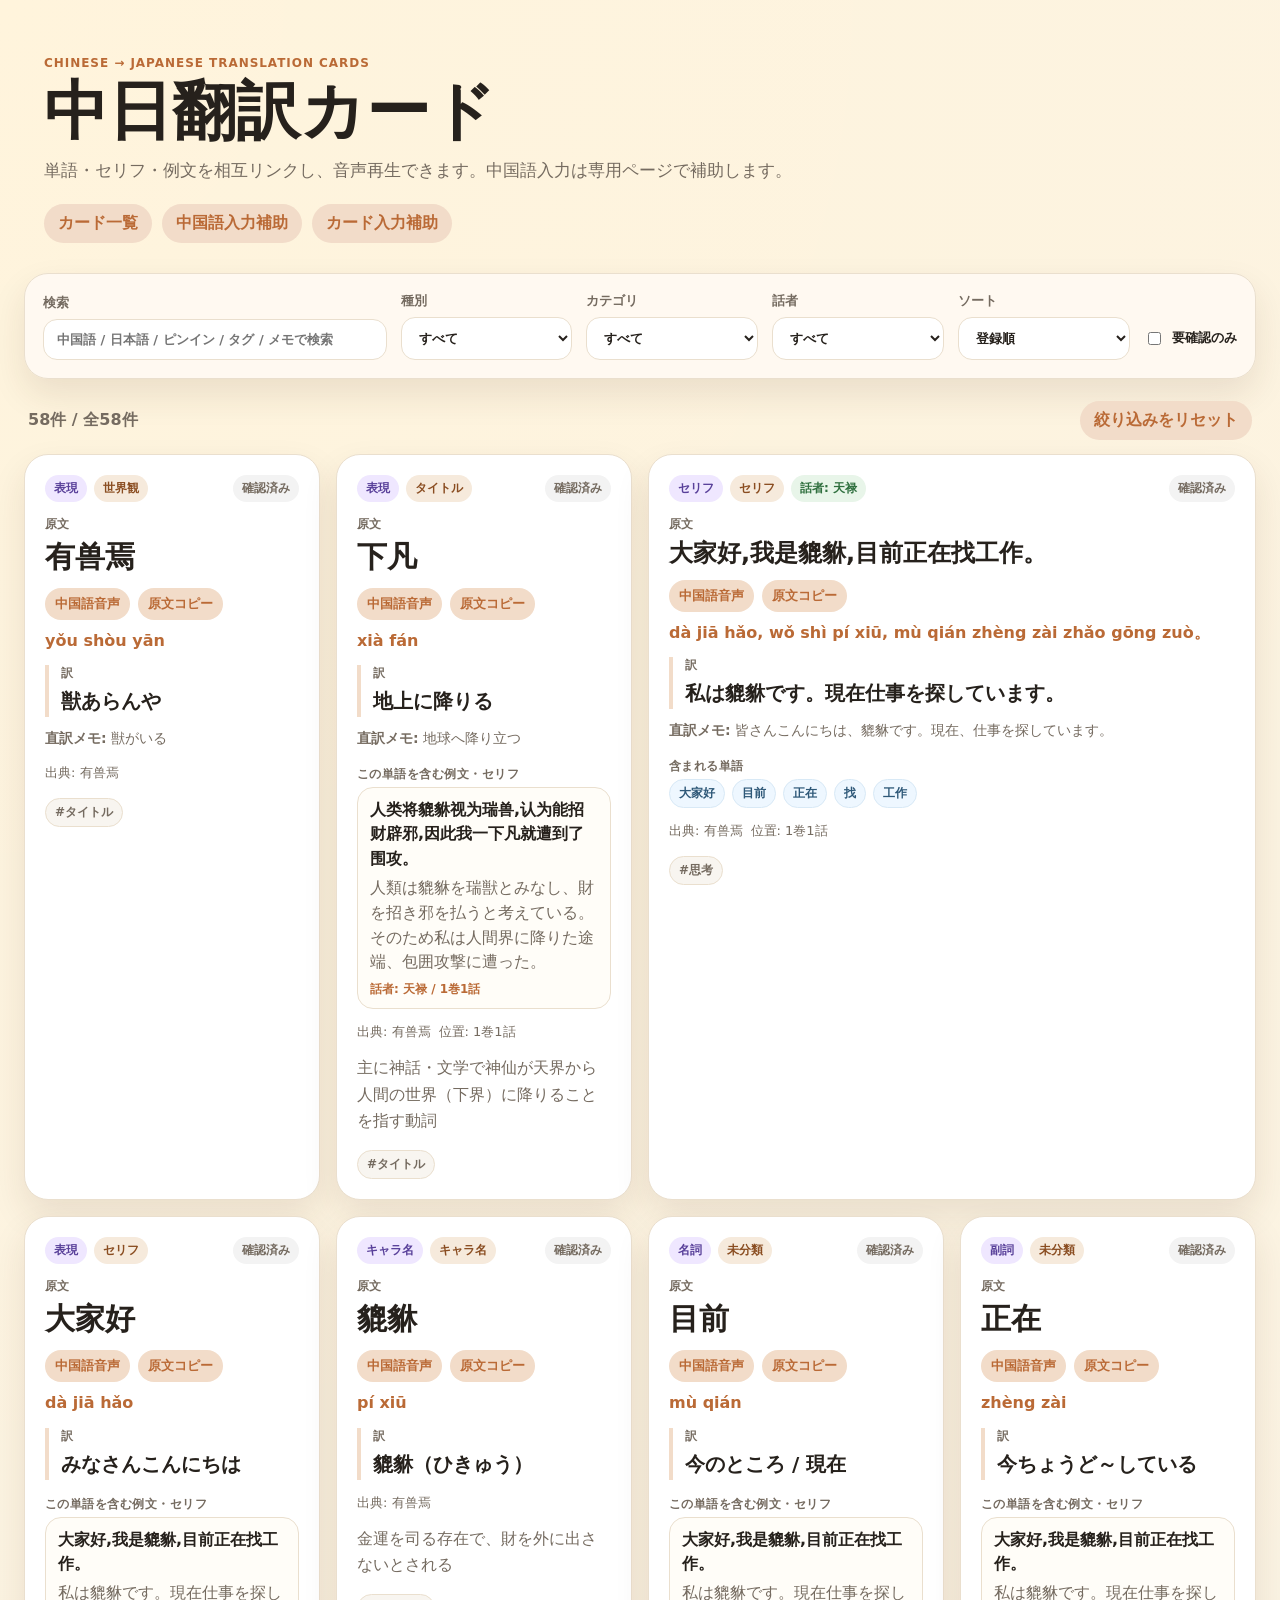
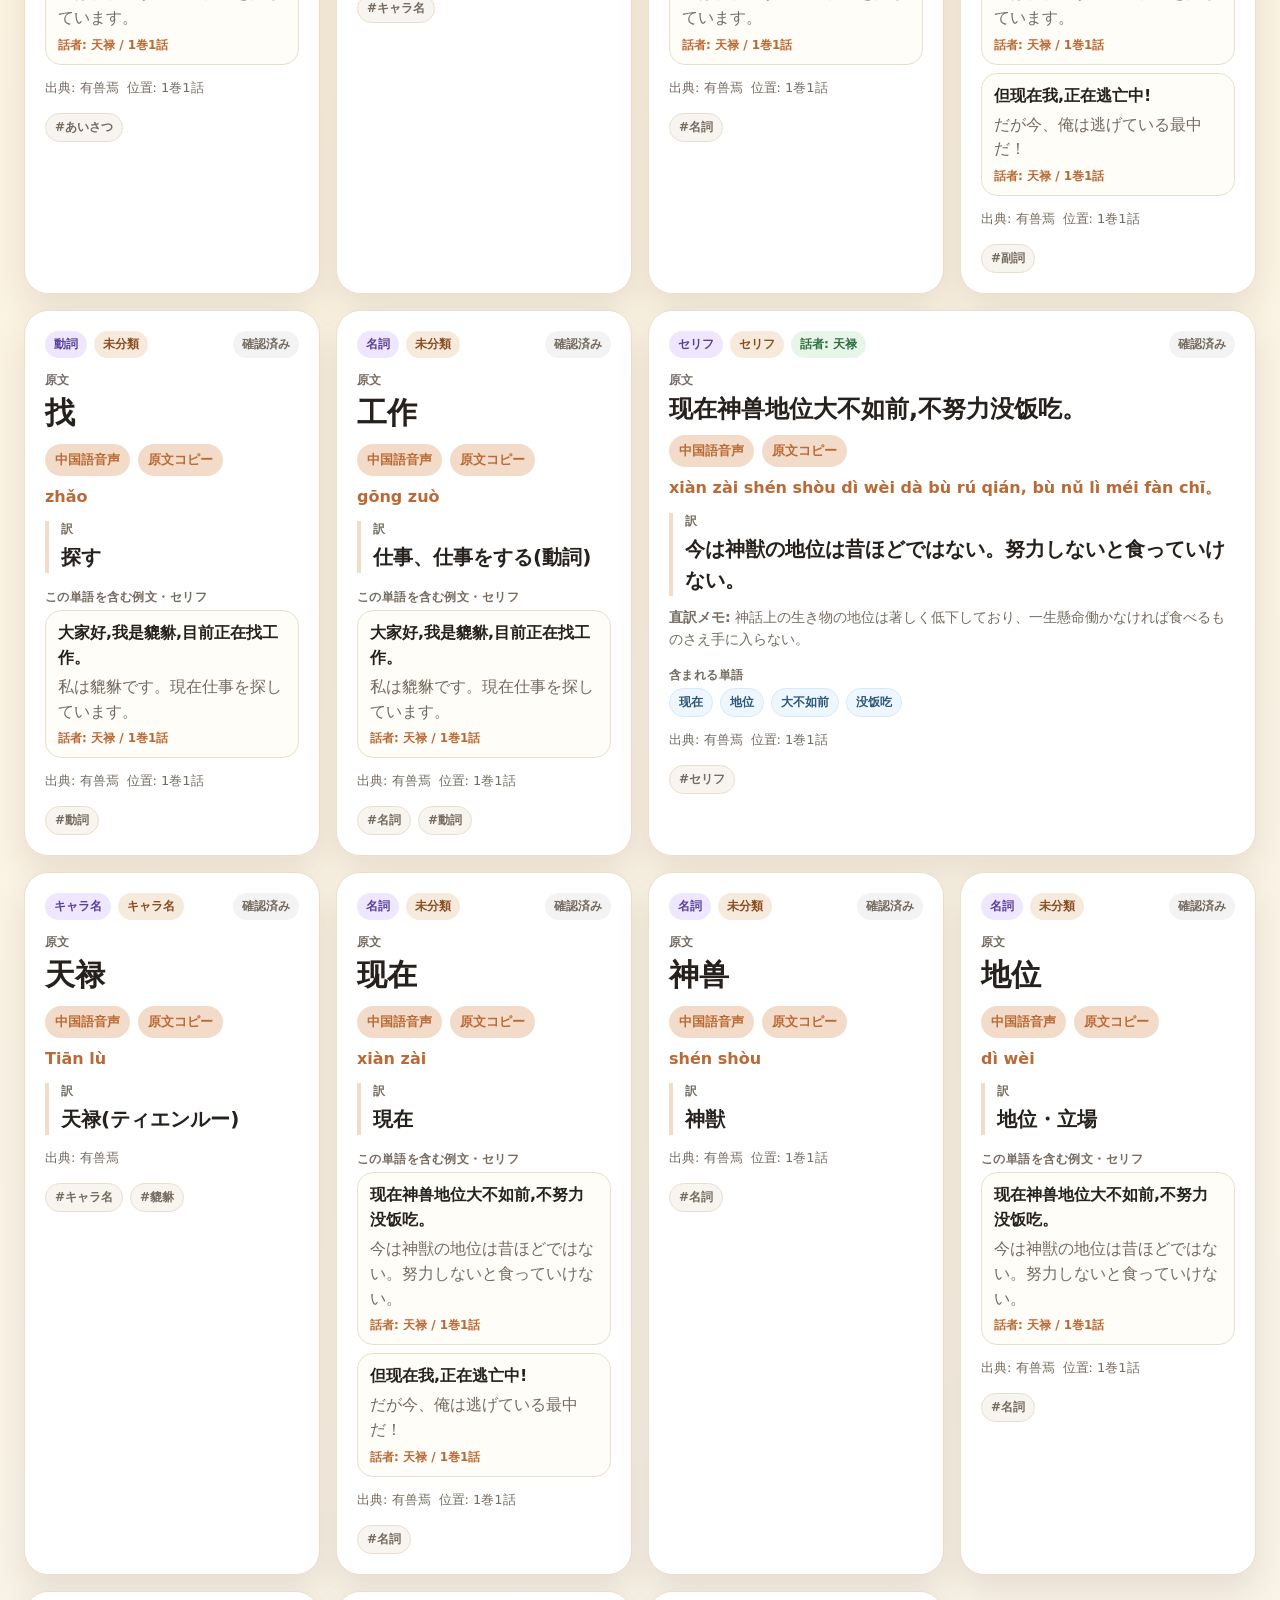
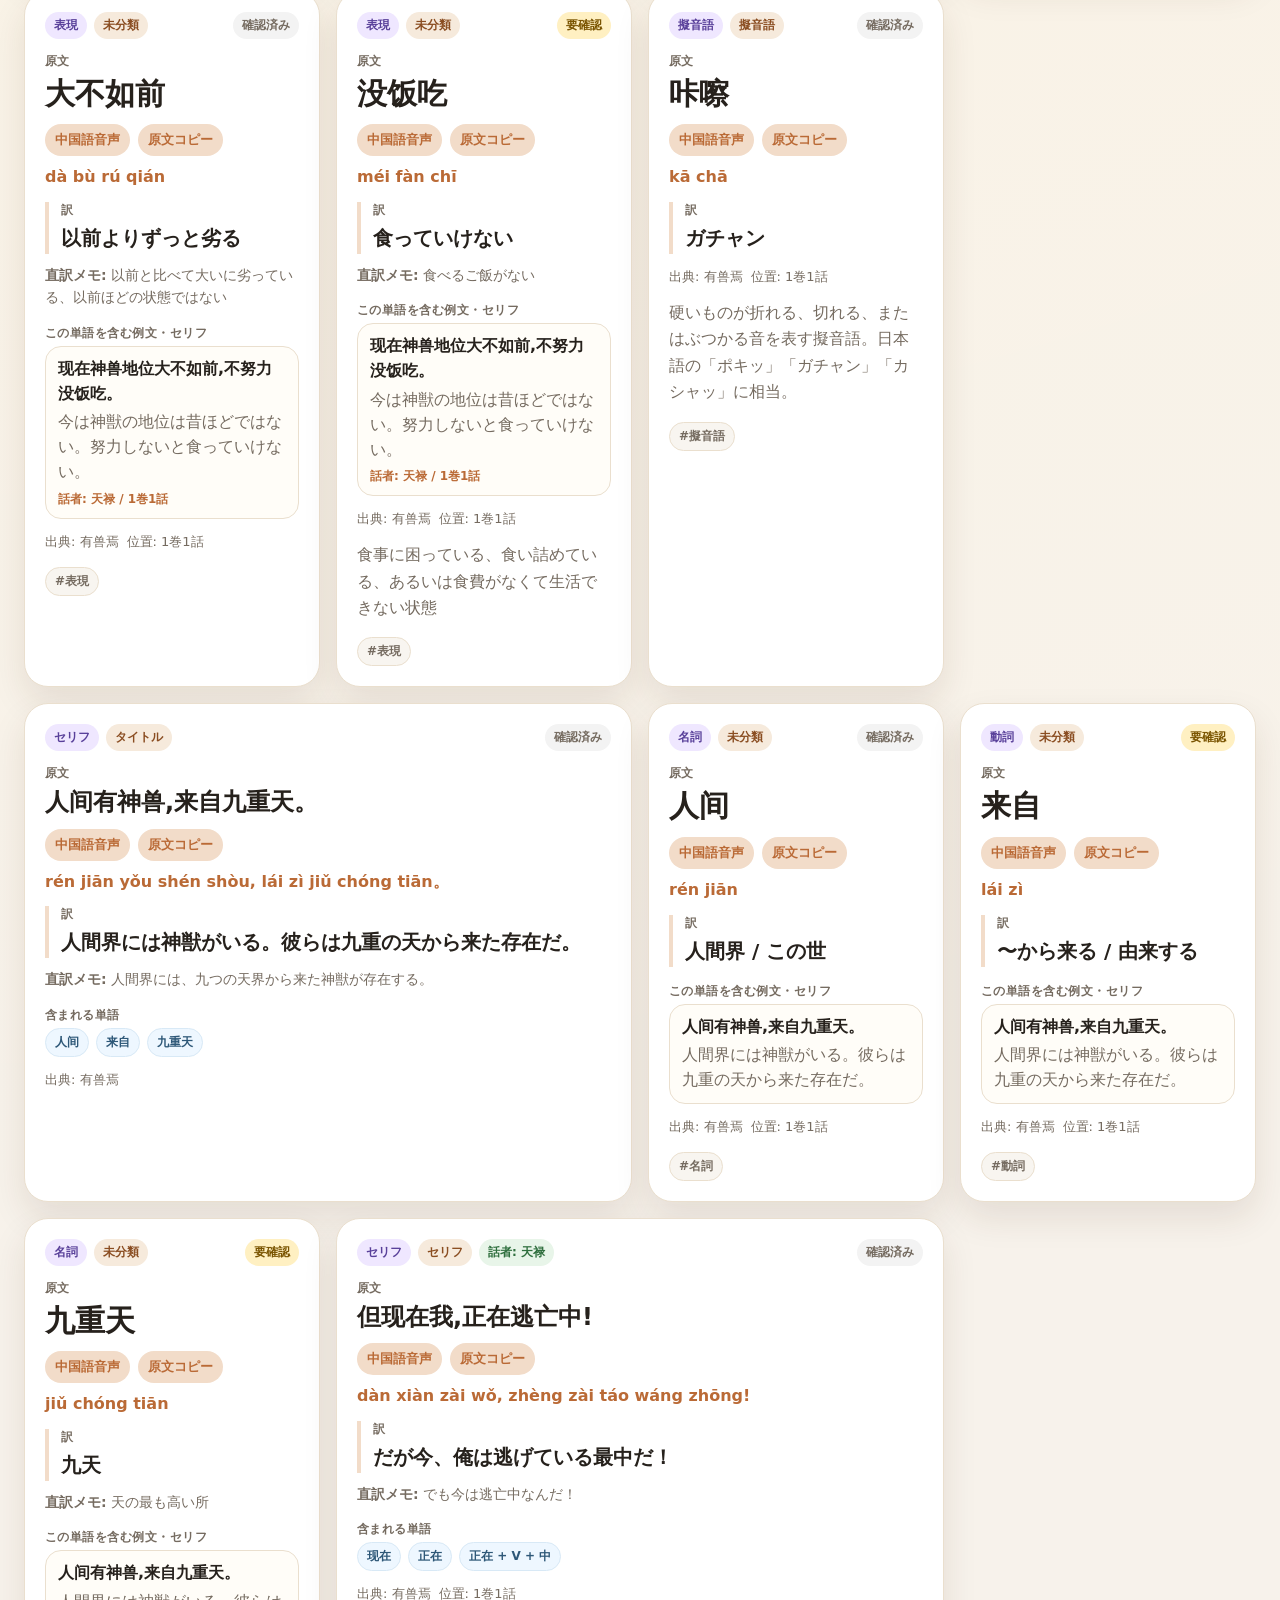
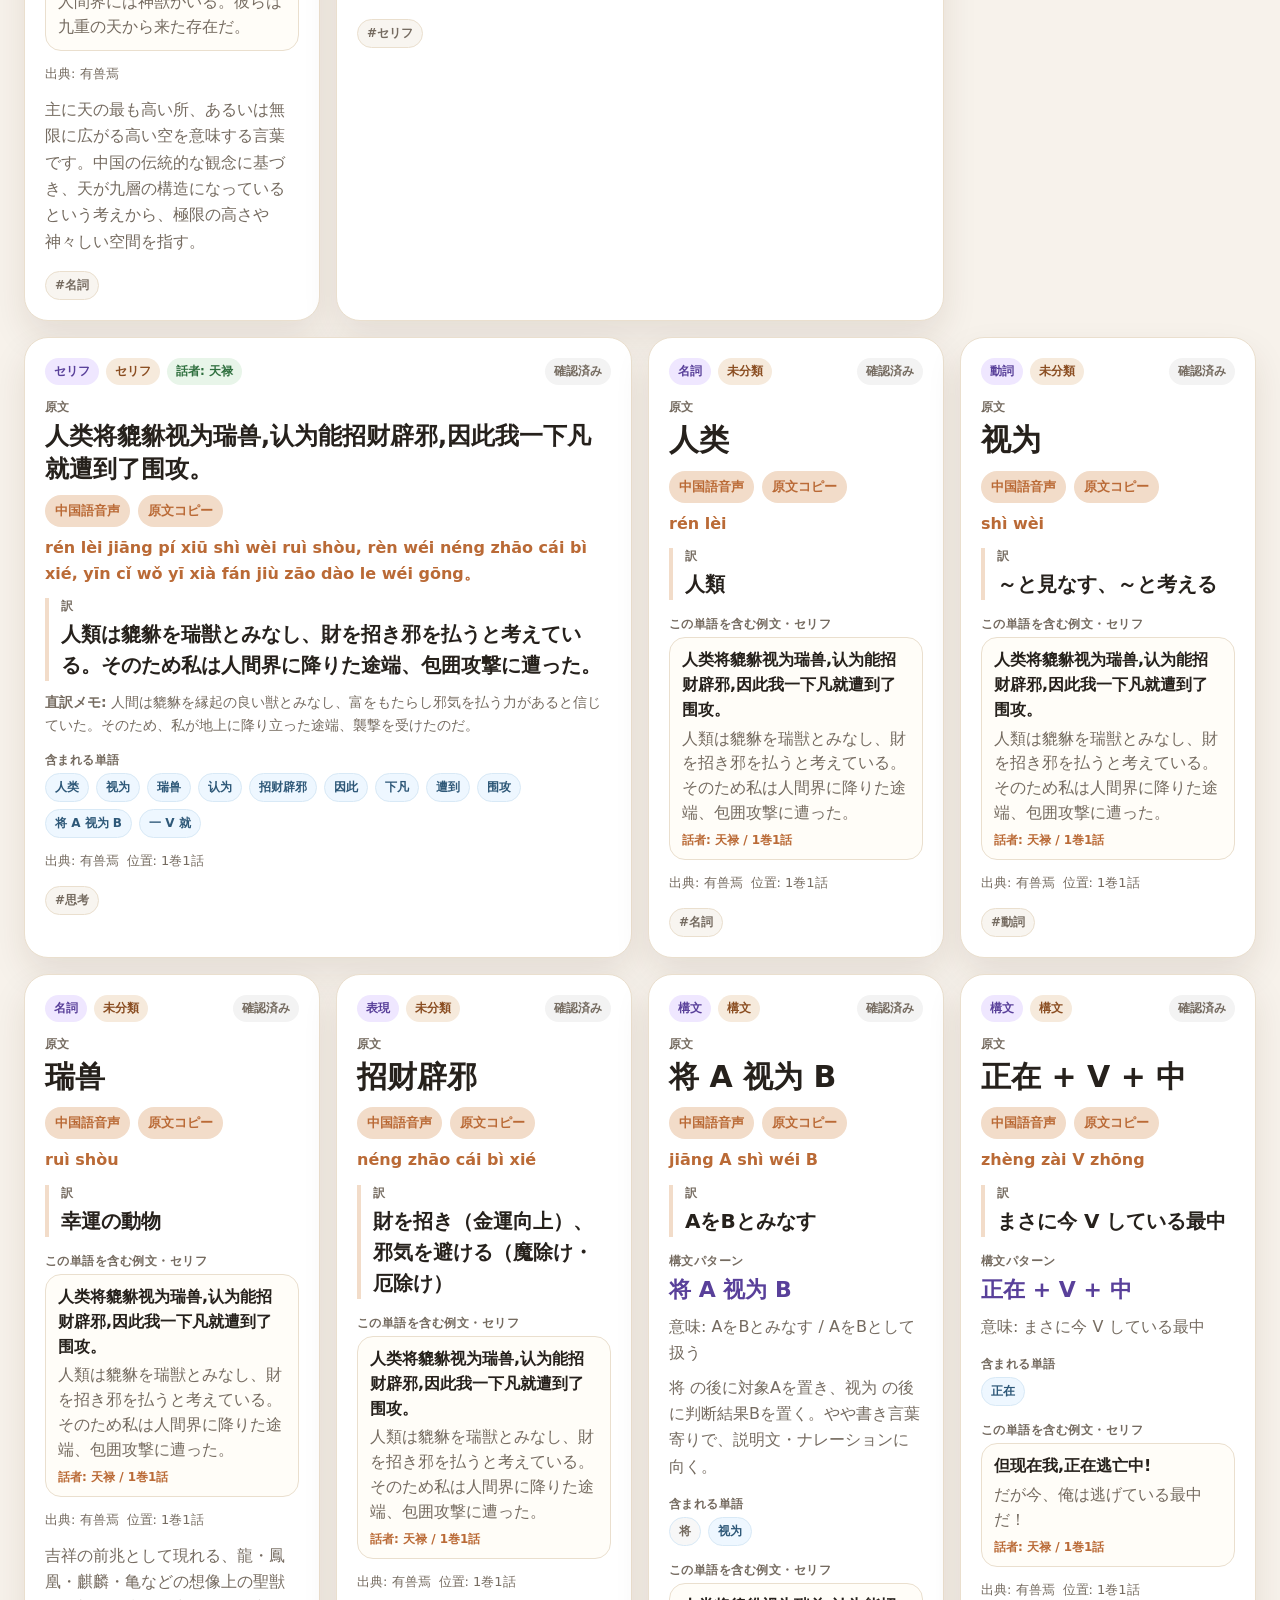
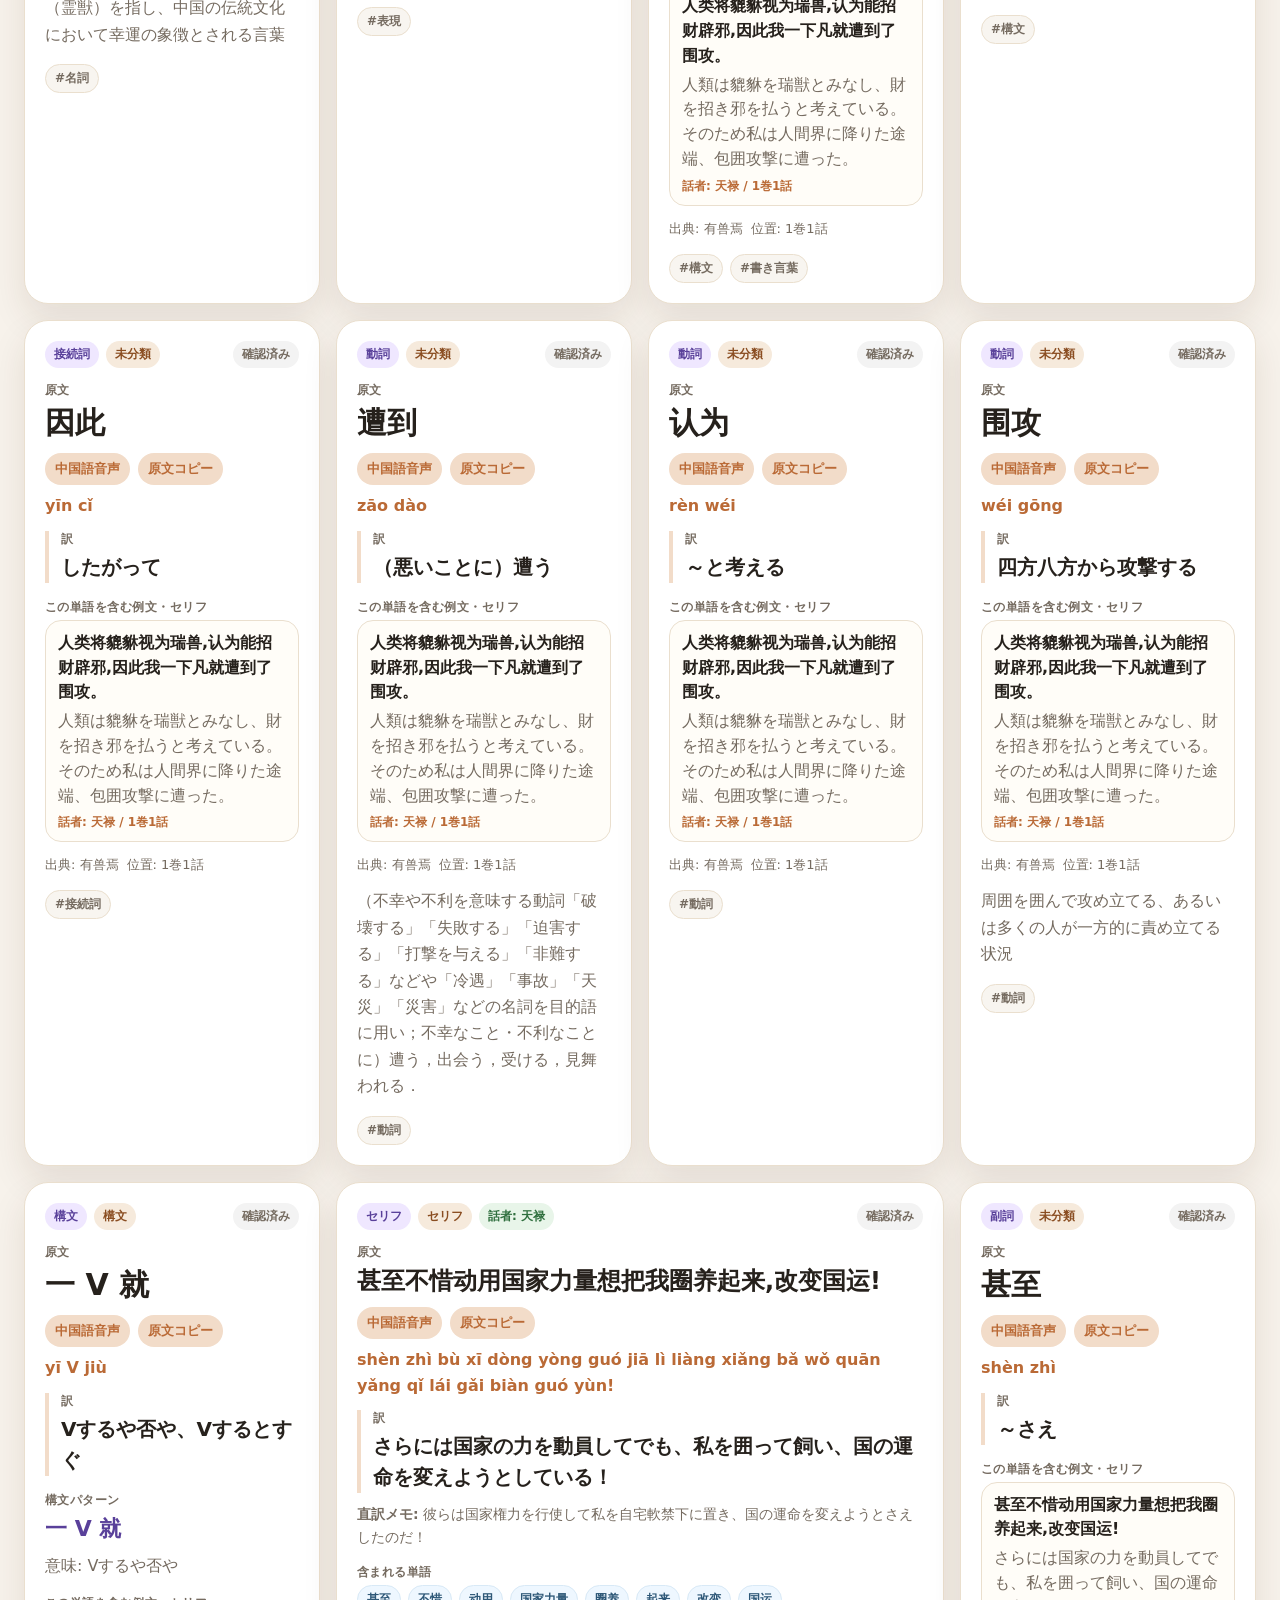
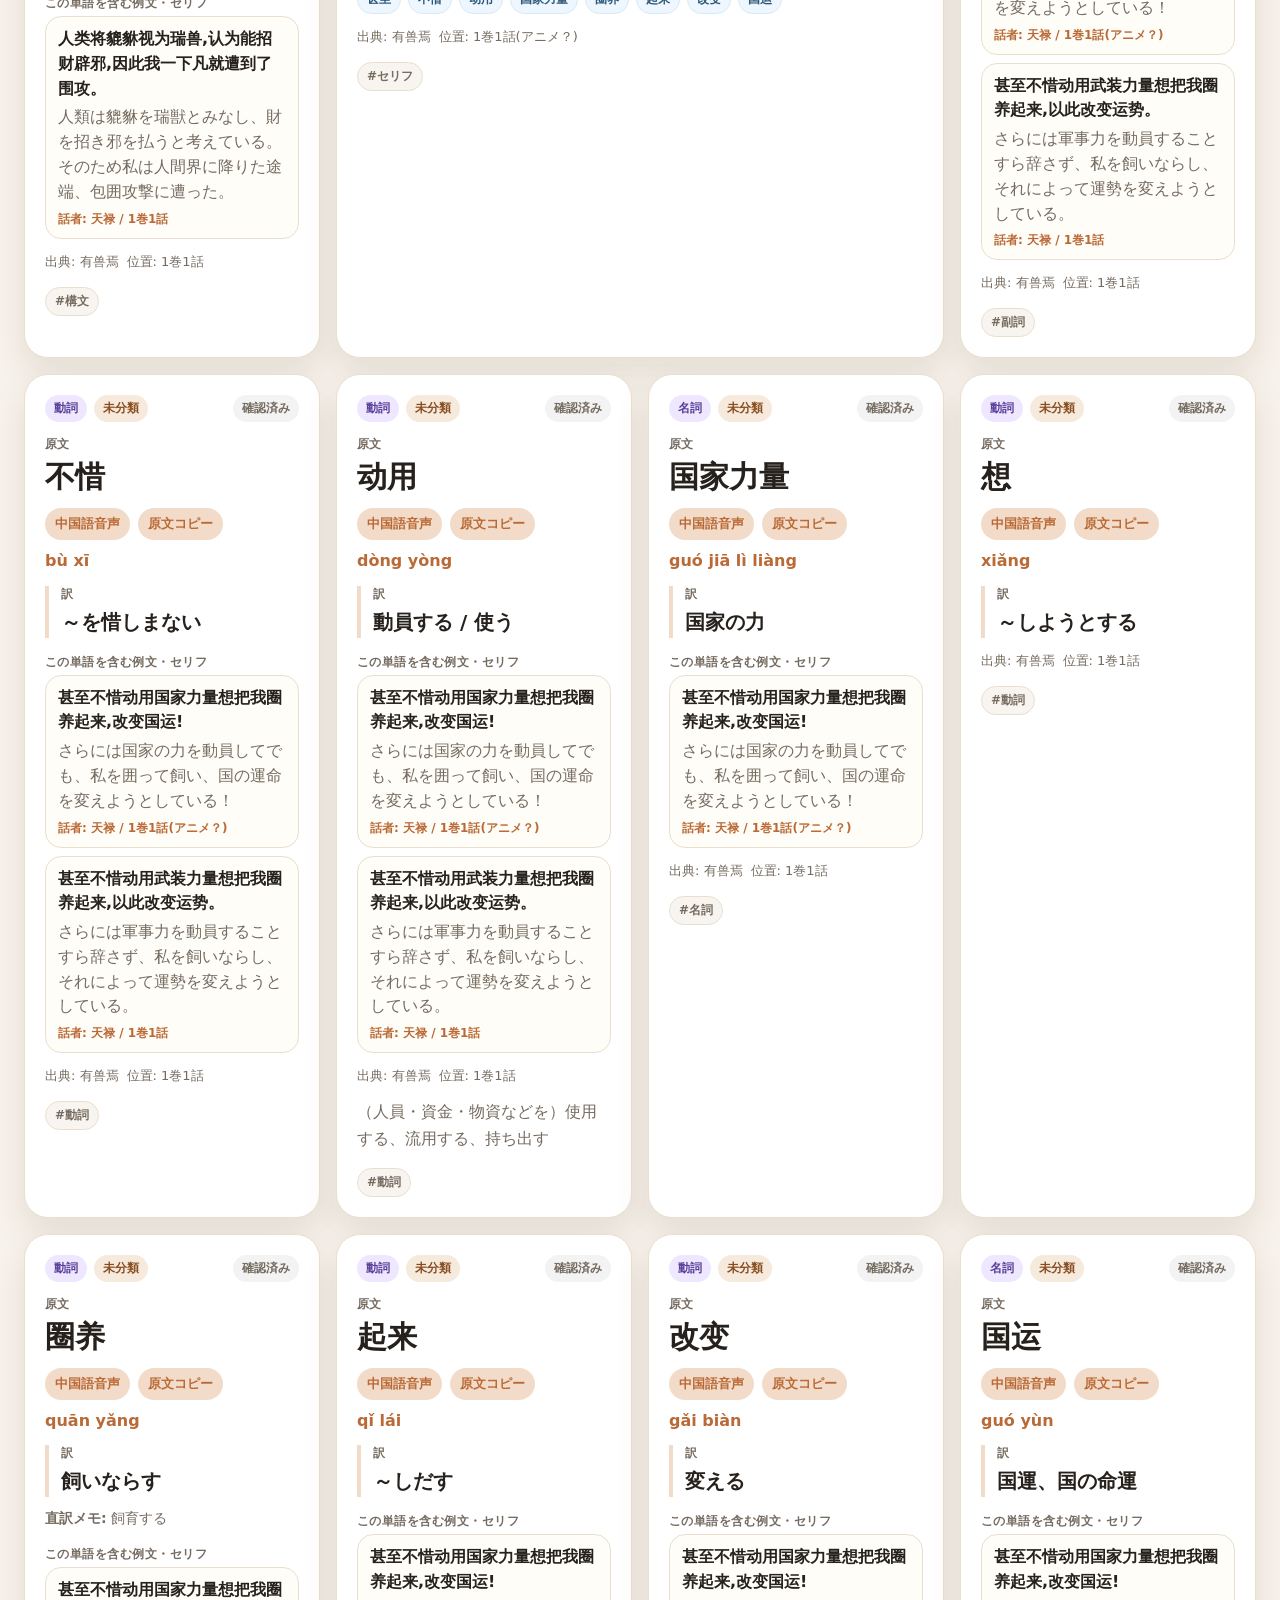
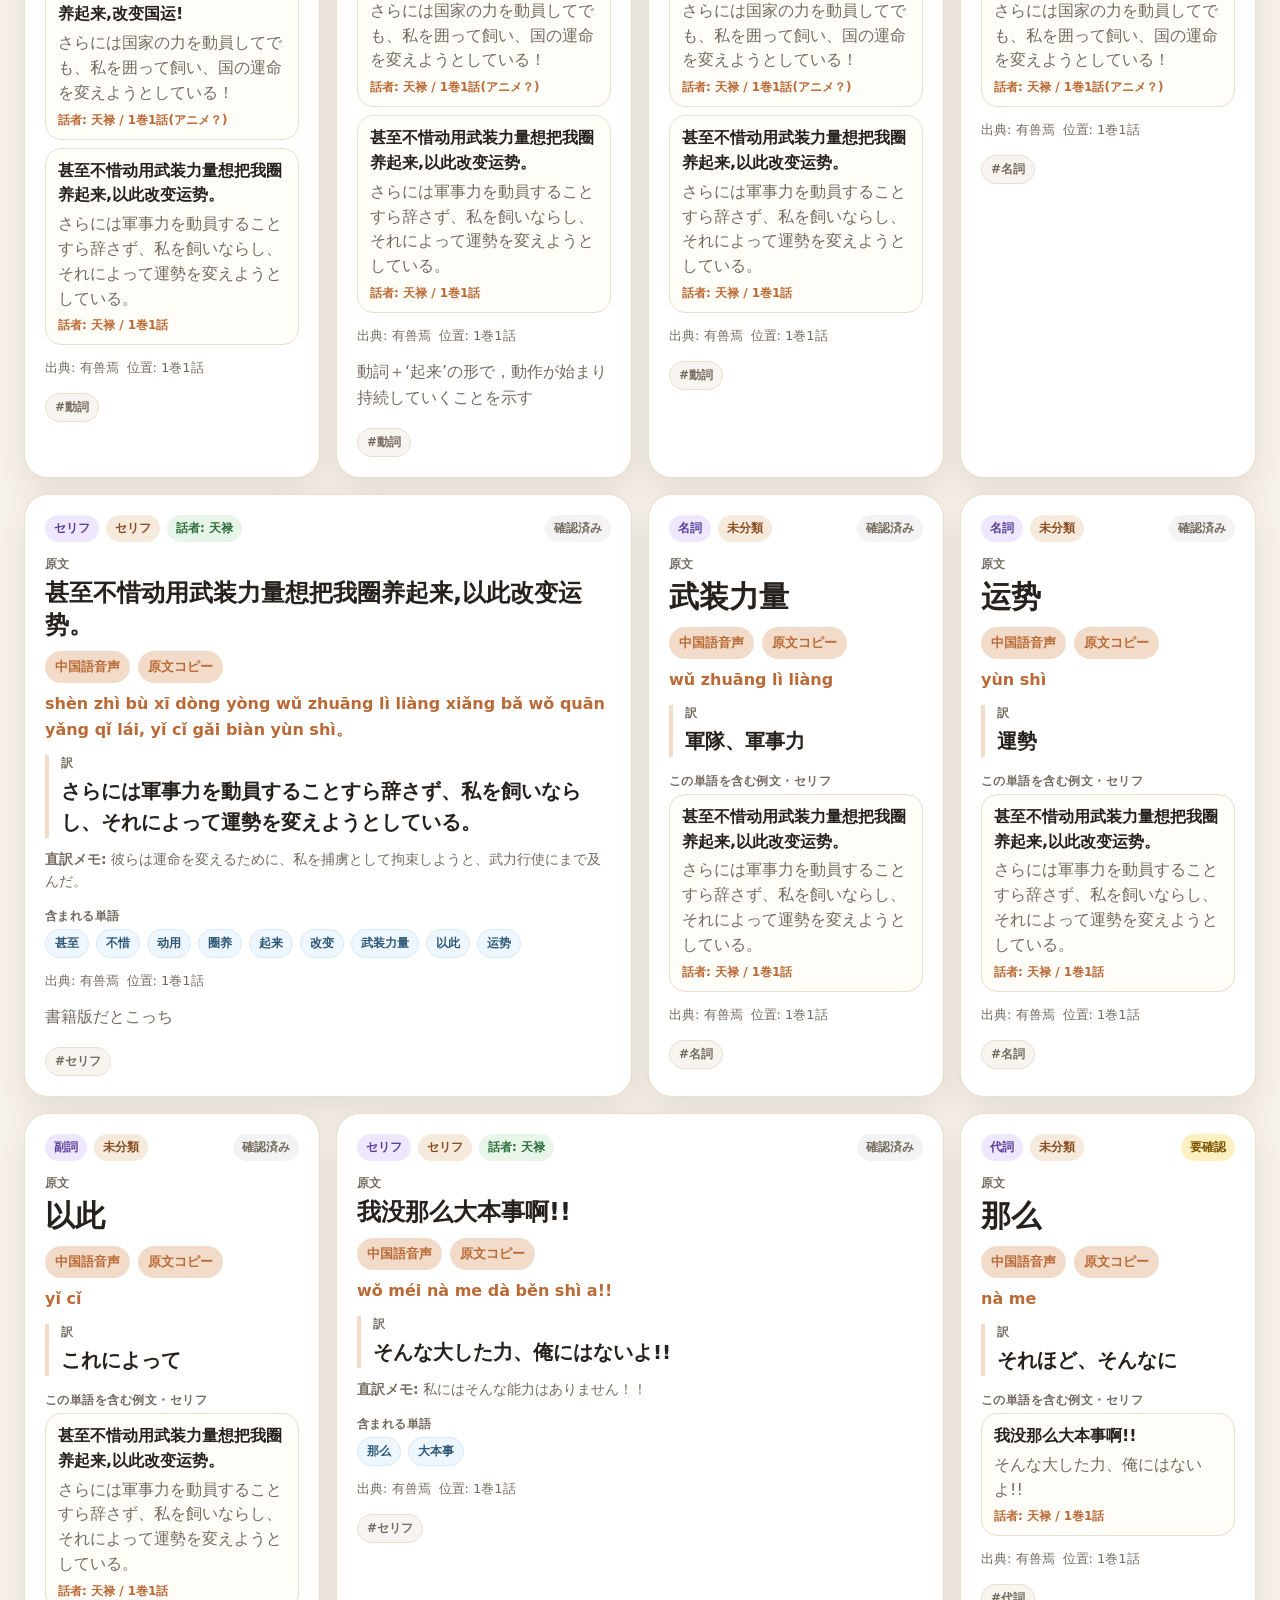
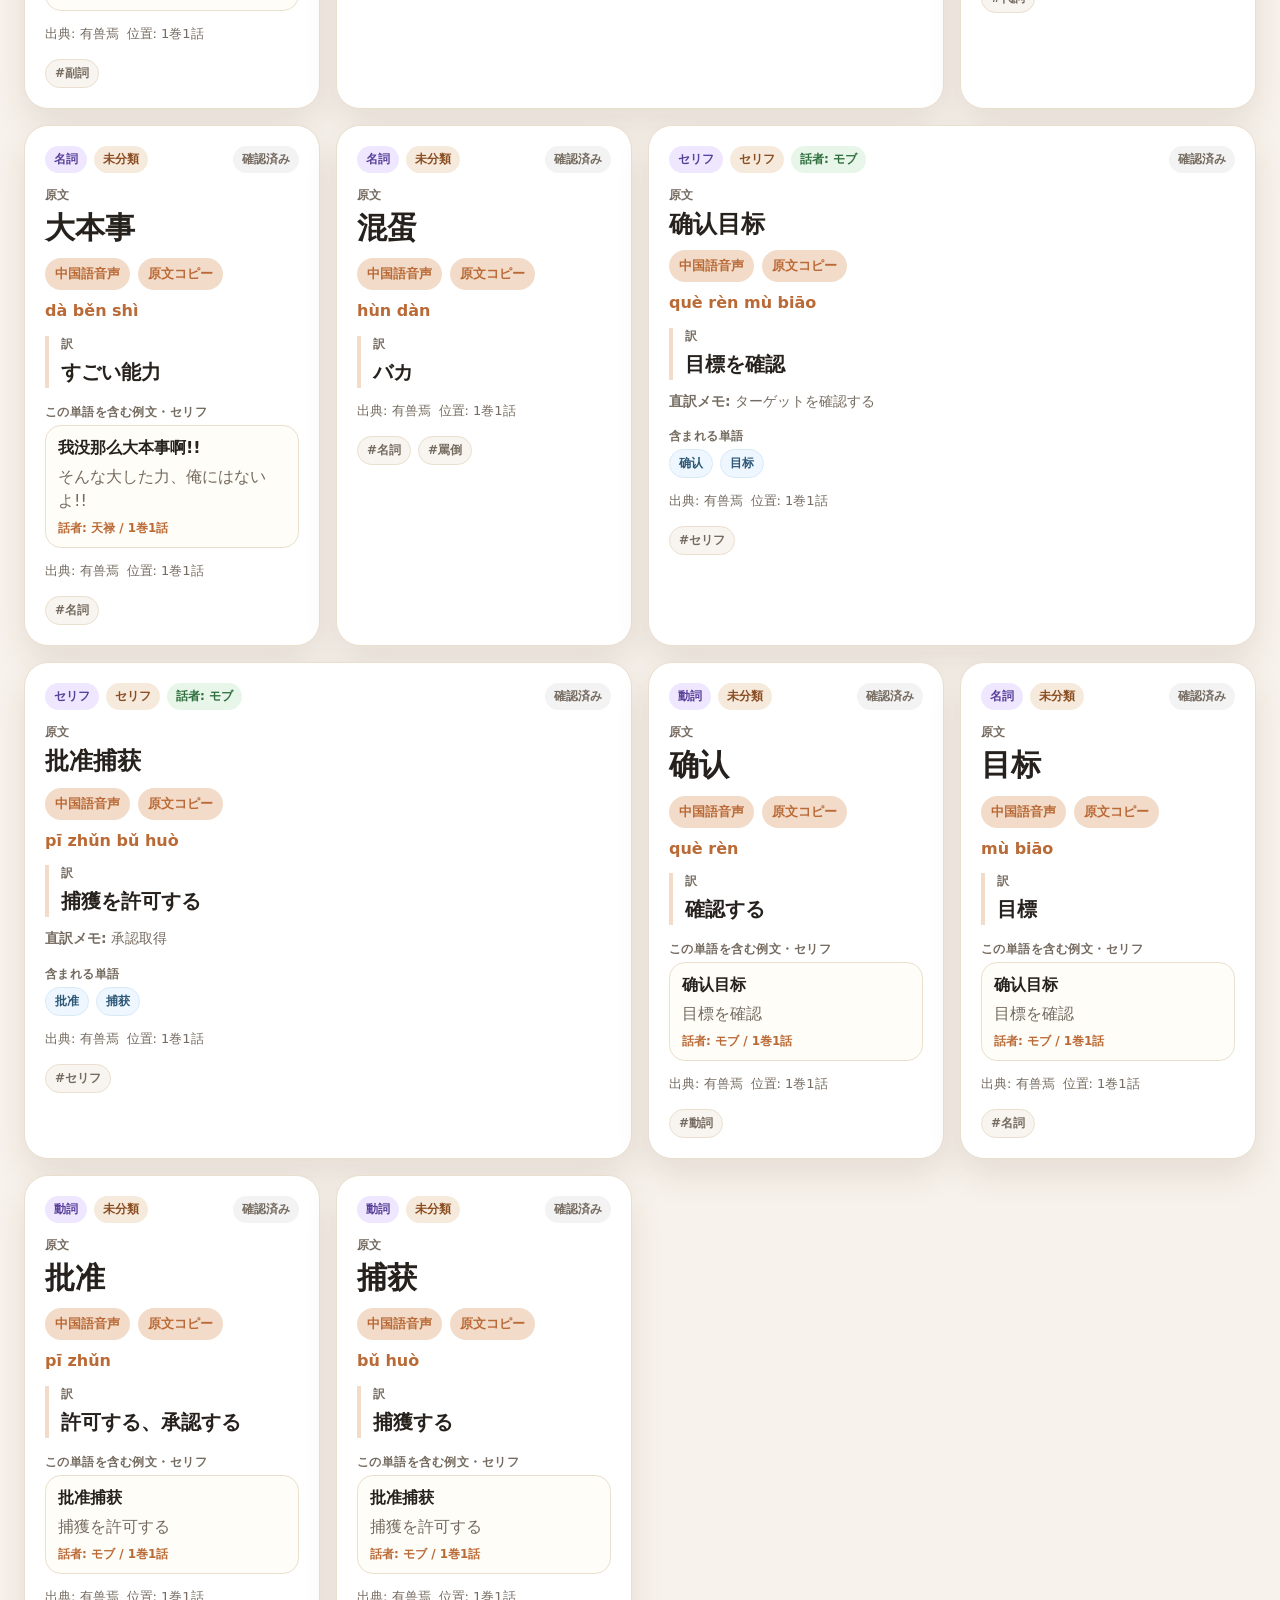
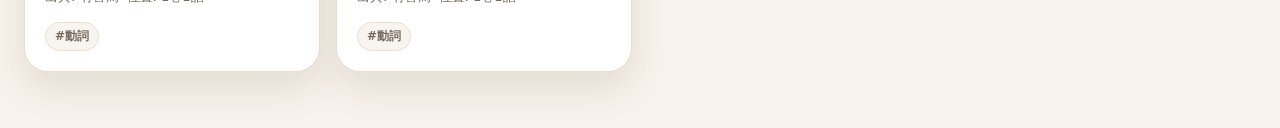
==== index.html @ 62f92b47 "Add files via upload" ====
<!doctype html>
<html lang="ja">
<head>
  <meta charset="utf-8" />
  <meta name="viewport" content="width=device-width, initial-scale=1" />
  <title>中日翻訳カード</title>
  <link rel="stylesheet" href="style.css" />
</head>
<body>
  <header class="site-header">
    <div>
      <p class="eyebrow">Chinese → Japanese Translation Cards</p>
      <h1>中日翻訳カード</h1>
      <p class="lead">単語・セリフ・例文を相互リンクし、音声再生できます。中国語入力は専用ページで補助します。</p>
      <nav class="page-nav" aria-label="ページ移動">
        <a href="index.html">カード一覧</a>
        <a href="input.html">中国語入力補助</a>
        <a href="card-input.html">カード入力補助</a>
      </nav>
    </div>
  </header>

  <main class="layout">

    <section class="controls" aria-label="検索とフィルター">
      <label>
        検索
        <input id="searchInput" type="search" placeholder="中国語 / 日本語 / ピンイン / タグ / メモで検索" />
      </label>

      <label>
        種別
        <select id="typeFilter">
          <option value="all">すべて</option>
        </select>
      </label>

      <label>
        カテゴリ
        <select id="categoryFilter">
          <option value="all">すべて</option>
        </select>
      </label>

      <label>
        話者
        <select id="speakerFilter">
          <option value="all">すべて</option>
        </select>
      </label>

      <label>
        ソート
        <select id="sortSelect">
          <option value="registered">登録順</option>
          <option value="speaker">話者順</option>
          <option value="zh">中国語順</option>
          <option value="pinyin">ピンイン順</option>
          <option value="category">カテゴリ順</option>
          <option value="type">種別順</option>
        </select>
      </label>

      <label class="checkbox-row">
        <input id="flagOnly" type="checkbox" />
        要確認のみ
      </label>
    </section>

    <section class="summary">
      <span id="countText">0件</span>
      <button id="resetButton" type="button">絞り込みをリセット</button>
    </section>

    <section id="cards" class="cards" aria-live="polite"></section>
  </main>

  <template id="cardTemplate">
    <article class="card">
      <div class="card-top">
        <div class="badges">
          <span class="type"></span>
          <span class="category"></span>
          <span class="speaker-badge"></span>
        </div>
        <span class="status"></span>
      </div>

      <div class="text-block">
        <p class="label">原文</p>
        <h2 class="zh"></h2>
        <div class="audio-row">
          <button class="speak-zh" type="button">中国語音声</button>
          <button class="copy-zh" type="button">原文コピー</button>
        </div>
      </div>

      <p class="pinyin"></p>

      <div class="text-block translation">
        <p class="label">訳</p>
        <p class="ja"></p>
      </div>

      <p class="literal"></p>

      <div class="syntax-block">
        <p class="label">構文パターン</p>
        <p class="pattern"></p>
        <p class="meaning"></p>
        <p class="usage"></p>
      </div>

      <div class="syntax-examples-block">
        <p class="label">構文例</p>
        <div class="syntax-examples"></div>
      </div>

      <div class="related-block">
        <p class="label">関連</p>
        <div class="related"></div>
      </div>

      <div class="contains-block">
        <p class="label">含まれる単語</p>
        <div class="contains"></div>
      </div>

      <div class="examples-block">
        <p class="label">この単語を含む例文・セリフ</p>
        <div class="examples"></div>
      </div>

      <div class="meta">
        <span class="source"></span>
        <span class="page"></span>
      </div>

      <p class="note"></p>
      <div class="tags"></div>
    </article>
  </template>

  <script src="app.js"></script>
</body>
</html>
---- style.css ----
* { box-sizing: border-box; }

:root {
  color-scheme: light;
  --bg: #f7f2eb;
  --panel: #fffaf3;
  --card: #ffffff;
  --text: #26211c;
  --muted: #756b60;
  --line: #eadfce;
  --accent: #ba6a36;
  --accent-soft: #f2dcc9;
  --purple-soft: #efe7ff;
  --purple: #59409a;
  --green-soft: #e8f5e9;
  --green: #2f6f3e;
  --blue-soft: #eef7ff;
  --blue: #2e5878;
  --shadow: 0 16px 35px rgba(70, 44, 21, 0.10);
}

html { scroll-behavior: smooth; }

body {
  margin: 0;
  font-family: system-ui, -apple-system, BlinkMacSystemFont, "Hiragino Sans", "Yu Gothic", sans-serif;
  background: radial-gradient(circle at top left, #fff4dc 0, transparent 35%), var(--bg);
  color: var(--text);
}

.site-header {
  padding: 56px 24px 30px;
  max-width: 1240px;
  margin: 0 auto;
}

.eyebrow {
  margin: 0 0 8px;
  color: var(--accent);
  font-weight: 700;
  letter-spacing: 0.08em;
  text-transform: uppercase;
  font-size: 12px;
}

h1 {
  margin: 0;
  font-size: clamp(34px, 6vw, 64px);
  line-height: 1.05;
}

.lead {
  margin: 14px 0 0;
  color: var(--muted);
  font-size: 17px;
}

.layout {
  max-width: 1640px;
  margin: 0 auto;
  padding: 0 24px 56px;
}

.tools,
.controls {
  background: rgba(255, 250, 243, 0.9);
  border: 1px solid var(--line);
  border-radius: 24px;
  box-shadow: var(--shadow);
  padding: 18px;
}

.tools {
  margin-bottom: 16px;
}

summary {
  cursor: pointer;
  font-weight: 900;
  color: var(--accent);
}

.input-helper {
  display: grid;
  gap: 14px;
  margin-top: 16px;
}

textarea {
  width: 100%;
  resize: vertical;
  border: 1px solid var(--line);
  border-radius: 16px;
  padding: 12px 13px;
  font: inherit;
  background: white;
  color: var(--text);
}

.helper-buttons,
.audio-row,
.quick-chars {
  display: flex;
  flex-wrap: wrap;
  gap: 8px;
}

.helper-note {
  margin: 0;
  color: var(--muted);
  line-height: 1.6;
}

.quick-char {
  border: 1px solid var(--line);
  background: white;
  color: var(--text);
  min-width: 38px;
  padding: 8px 10px;
}

.controls {
  display: grid;
  gap: 14px;
  grid-template-columns: 2fr repeat(4, 1fr) auto;
  align-items: end;
}

label {
  display: grid;
  gap: 7px;
  color: var(--muted);
  font-size: 13px;
  font-weight: 700;
}

input, select, button { font: inherit; }

input[type="search"], select {
  width: 100%;
  border: 1px solid var(--line);
  border-radius: 14px;
  padding: 12px 13px;
  background: white;
  color: var(--text);
}

.checkbox-row {
  display: flex;
  gap: 8px;
  align-items: center;
  min-height: 44px;
  color: var(--text);
}

.summary {
  display: flex;
  justify-content: space-between;
  align-items: center;
  margin: 22px 4px 14px;
  color: var(--muted);
}

#countText { font-weight: 700; }

button {
  border: 0;
  border-radius: 999px;
  padding: 9px 14px;
  color: var(--accent);
  background: var(--accent-soft);
  cursor: pointer;
  font-weight: 700;
}

button:hover { filter: brightness(0.98); }

.cards {
  display: grid;
  gap: 16px;
  grid-template-columns: repeat(4, minmax(0, 1fr));
}

.card {
  background: var(--card);
  border: 1px solid var(--line);
  border-radius: 24px;
  padding: 20px;
  box-shadow: var(--shadow);
  min-height: 280px;
  scroll-margin-top: 20px;
  transition: box-shadow 0.25s ease, transform 0.25s ease, border-color 0.25s ease;
}

.card.is-sentence { grid-column: span 2; }

.card.is-highlighted {
  border-color: var(--accent);
  box-shadow: 0 0 0 5px var(--accent-soft), var(--shadow);
  transform: translateY(-2px);
}

.card-top {
  display: flex;
  justify-content: space-between;
  gap: 10px;
  margin-bottom: 14px;
}

.badges, .tags, .contains {
  display: flex;
  flex-wrap: wrap;
  gap: 7px;
}

.type, .category, .status, .speaker-badge, .word-chip, .tag {
  display: inline-flex;
  align-items: center;
  border-radius: 999px;
  padding: 5px 9px;
  font-size: 12px;
  font-weight: 700;
}

.type { background: var(--purple-soft); color: var(--purple); }
.category { background: #f6eadc; color: #8a4d21; }
.speaker-badge { background: var(--green-soft); color: var(--green); }
.speaker-badge:empty { display: none; }
.status { background: #f3f3f3; color: var(--muted); white-space: nowrap; }
.status.needs-check { background: #fff0c2; color: #7a5400; }

.text-block { margin-top: 10px; }

.label {
  margin: 0 0 4px;
  color: var(--muted);
  font-size: 12px;
  font-weight: 800;
  letter-spacing: 0.04em;
}

.zh {
  margin: 0;
  font-size: 30px;
  line-height: 1.35;
  white-space: pre-wrap;
}

.card.is-sentence .zh { font-size: 24px; }

.audio-row {
  margin-top: 10px;
}

.audio-row button {
  padding: 7px 10px;
  font-size: 13px;
}

.pinyin {
  margin: 8px 0 12px;
  color: var(--accent);
  font-weight: 700;
  line-height: 1.6;
  white-space: pre-wrap;
}

.pinyin:empty::after {
  content: "ピンイン未入力";
  color: var(--muted);
  font-weight: 700;
}

.translation {
  border-left: 4px solid var(--accent-soft);
  padding-left: 12px;
}

.ja {
  margin: 0;
  font-size: 20px;
  font-weight: 800;
  line-height: 1.55;
  white-space: pre-wrap;
}

.literal {
  margin: 10px 0 0;
  color: var(--muted);
  font-size: 14px;
  line-height: 1.6;
  white-space: pre-wrap;
}

.literal:not(:empty)::before {
  content: "直訳メモ: ";
  font-weight: 800;
}

.contains-block, .examples-block { margin-top: 16px; }
.contains-block.is-empty, .examples-block.is-empty { display: none; }

.word-chip {
  background: var(--blue-soft);
  color: var(--blue);
  border: 1px solid #d8e9f6;
  cursor: pointer;
}

.word-chip:hover {
  filter: brightness(0.97);
  text-decoration: underline;
}

.word-chip.is-missing {
  background: #f7f7f7;
  color: var(--muted);
  cursor: default;
  text-decoration: none;
}

.examples {
  display: grid;
  gap: 8px;
}

.example {
  border: 1px solid var(--line);
  border-radius: 16px;
  background: #fffdf8;
  padding: 10px 12px;
  cursor: pointer;
}

.example:hover { border-color: var(--accent); }

.example-zh {
  margin: 0;
  font-weight: 800;
  line-height: 1.55;
}

.example-ja {
  margin: 4px 0 0;
  color: var(--muted);
  line-height: 1.55;
}

.example-meta {
  margin: 6px 0 0;
  font-size: 12px;
  color: var(--accent);
  font-weight: 700;
}

.meta {
  display: flex;
  flex-wrap: wrap;
  gap: 8px;
  margin-top: 14px;
  color: var(--muted);
  font-size: 13px;
}

.note {
  margin: 14px 0 0;
  color: var(--muted);
  line-height: 1.65;
  white-space: pre-wrap;
}

.tags { margin-top: 16px; }

.tag {
  background: #f8f5f0;
  color: var(--muted);
  border: 1px solid var(--line);
}

.empty {
  grid-column: 1 / -1;
  background: var(--panel);
  border: 1px dashed var(--line);
  border-radius: 20px;
  padding: 28px;
  color: var(--muted);
  text-align: center;
}

@media (max-width: 1100px) {
  .controls { grid-template-columns: 1fr 1fr 1fr; }
  .cards { grid-template-columns: repeat(2, minmax(0, 1fr)); }
  .card.is-sentence { grid-column: span 2; }
}

@media (max-width: 720px) {
  .site-header { padding-top: 36px; }
  .controls, .cards { grid-template-columns: 1fr; }
  .card.is-sentence { grid-column: span 1; }
  .summary {
    align-items: flex-start;
    gap: 10px;
    flex-direction: column;
  }
}


.page-nav {
  display: flex;
  flex-wrap: wrap;
  gap: 10px;
  margin-top: 22px;
}

.page-nav a {
  display: inline-flex;
  align-items: center;
  border-radius: 999px;
  padding: 9px 14px;
  color: var(--accent);
  background: var(--accent-soft);
  text-decoration: none;
  font-weight: 800;
}

.input-page-panel {
  background: rgba(255, 250, 243, 0.9);
  border: 1px solid var(--line);
  border-radius: 24px;
  box-shadow: var(--shadow);
  padding: 18px;
  margin-bottom: 16px;
}

.section-heading {
  display: flex;
  justify-content: space-between;
  gap: 16px;
  align-items: end;
  margin-bottom: 14px;
}

.section-heading h2 {
  margin: 0;
  font-size: 26px;
}

.section-heading input {
  max-width: 320px;
}

.char-grid {
  display: grid;
  gap: 10px;
  grid-template-columns: repeat(10, minmax(0, 1fr));
}

.char-card {
  display: grid;
  gap: 3px;
  text-align: center;
  border: 1px solid var(--line);
  border-radius: 16px;
  background: white;
  color: var(--text);
  padding: 10px 6px;
  min-height: 104px;
}

.char-card-main {
  font-size: 30px;
  line-height: 1.1;
  font-weight: 900;
}

.char-card-pinyin {
  color: var(--accent);
  font-size: 12px;
  font-weight: 800;
  line-height: 1.25;
}

.char-card-meaning {
  color: var(--muted);
  font-size: 11px;
  line-height: 1.3;
}

.phrase-grid {
  margin-top: 10px;
}

@media (max-width: 980px) {
  .char-grid {
    grid-template-columns: repeat(6, minmax(0, 1fr));
  }

  .section-heading {
    align-items: stretch;
    flex-direction: column;
  }

  .section-heading input {
    max-width: none;
  }
}

@media (max-width: 560px) {
  .char-grid {
    grid-template-columns: repeat(3, minmax(0, 1fr));
  }
}


.card-input-layout {
  display: grid;
  gap: 16px;
}

.card-form {
  display: grid;
  gap: 14px;
  grid-template-columns: repeat(4, minmax(0, 1fr));
}

.card-form .wide-field {
  grid-column: 1 / -1;
}

.inline-input {
  display: grid;
  gap: 8px;
  grid-template-columns: 1fr auto;
}

.manual-contains {
  margin-top: 16px;
}

.selected-chips {
  display: flex;
  flex-wrap: wrap;
  gap: 8px;
  margin: 14px 0;
}

.contains-candidates {
  display: grid;
  gap: 10px;
  grid-template-columns: repeat(4, minmax(0, 1fr));
  margin-top: 14px;
}

.contains-choice {
  display: grid;
  gap: 4px;
  text-align: left;
  border: 1px solid var(--line);
  border-radius: 16px;
  background: white;
  color: var(--text);
  padding: 11px 12px;
}

.contains-choice.is-selected {
  border-color: var(--accent);
  box-shadow: 0 0 0 4px var(--accent-soft);
}

.contains-choice-zh {
  font-size: 22px;
  font-weight: 900;
}

.contains-choice-ja {
  color: var(--text);
  font-weight: 800;
}

.contains-choice-meta {
  color: var(--muted);
  font-size: 12px;
}

.output-panel {
  position: sticky;
  /* bottom: 16px; */
}

.json-output {
  overflow: auto;
  max-height: 420px;
  margin: 0;
  border: 1px solid var(--line);
  border-radius: 18px;
  background: #2b2520;
  color: #fff7ed;
  padding: 16px;
  line-height: 1.55;
  font-size: 13px;
}

.preview-card {
  margin-top: 14px;
  border: 1px solid var(--line);
  border-radius: 18px;
  background: white;
  padding: 16px;
}

.preview-card h3 {
  margin: 0;
  font-size: 26px;
}

.preview-card p {
  margin: 8px 0 0;
}

@media (max-width: 980px) {
  .card-form {
    grid-template-columns: repeat(2, minmax(0, 1fr));
  }

  .contains-candidates {
    grid-template-columns: repeat(2, minmax(0, 1fr));
  }

  .output-panel {
    position: static;
  }
}

@media (max-width: 620px) {
  .card-form,
  .contains-candidates,
  .inline-input {
    grid-template-columns: 1fr;
  }
}

.syntax-block,
.syntax-examples-block,
.related-block {
  margin-top: 16px;
}

.syntax-block.is-empty,
.syntax-examples-block.is-empty,
.related-block.is-empty {
  display: none;
}

.pattern {
  margin: 0;
  font-size: 22px;
  font-weight: 900;
  line-height: 1.45;
  color: var(--purple);
  white-space: pre-wrap;
}

.meaning,
.usage {
  margin: 8px 0 0;
  color: var(--muted);
  line-height: 1.65;
  white-space: pre-wrap;
}

.syntax-examples {
  display: grid;
  gap: 8px;
}

.syntax-example {
  border: 1px solid var(--line);
  border-radius: 16px;
  background: #fffdf8;
  padding: 10px 12px;
}

.related {
  display: flex;
  flex-wrap: wrap;
  gap: 7px;
}

.syntax-field {
  background: rgba(239, 231, 255, 0.35);
  border: 1px solid rgba(89, 64, 154, 0.16);
  border-radius: 16px;
  padding: 12px;
}
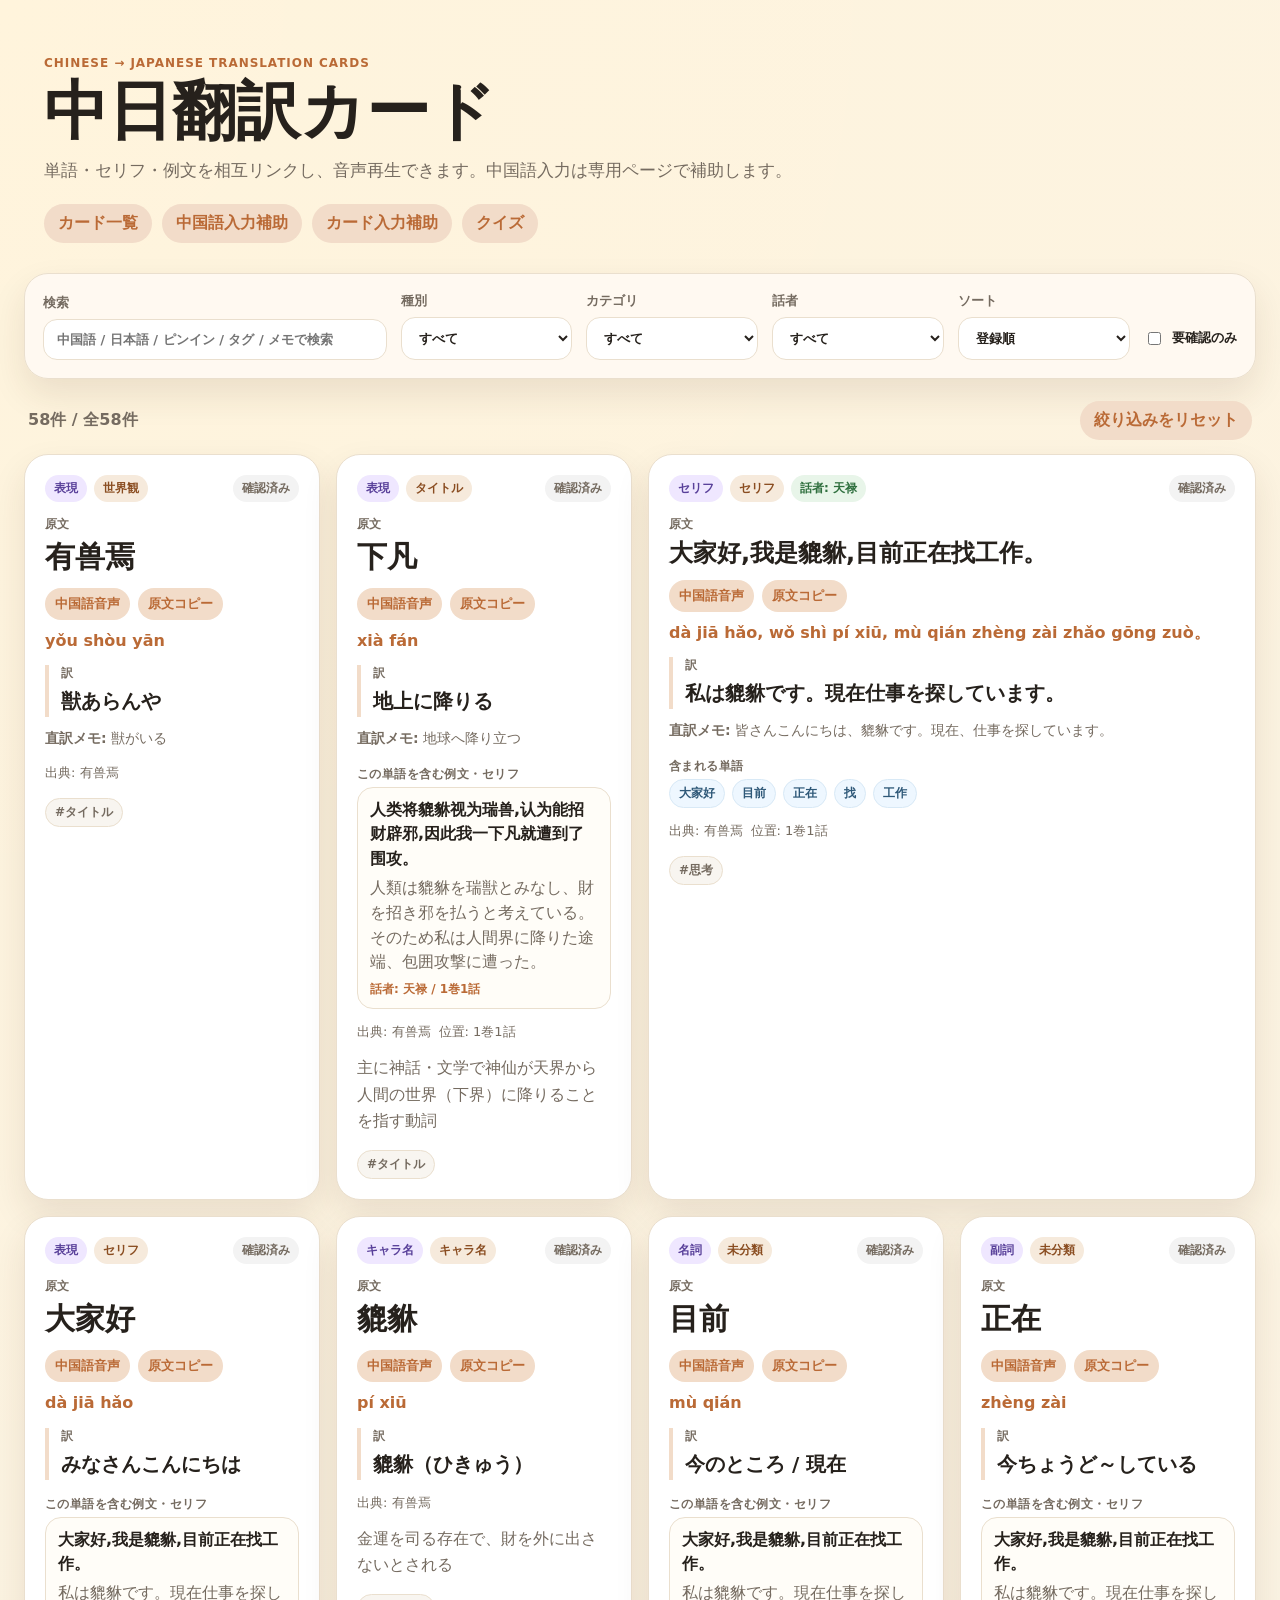
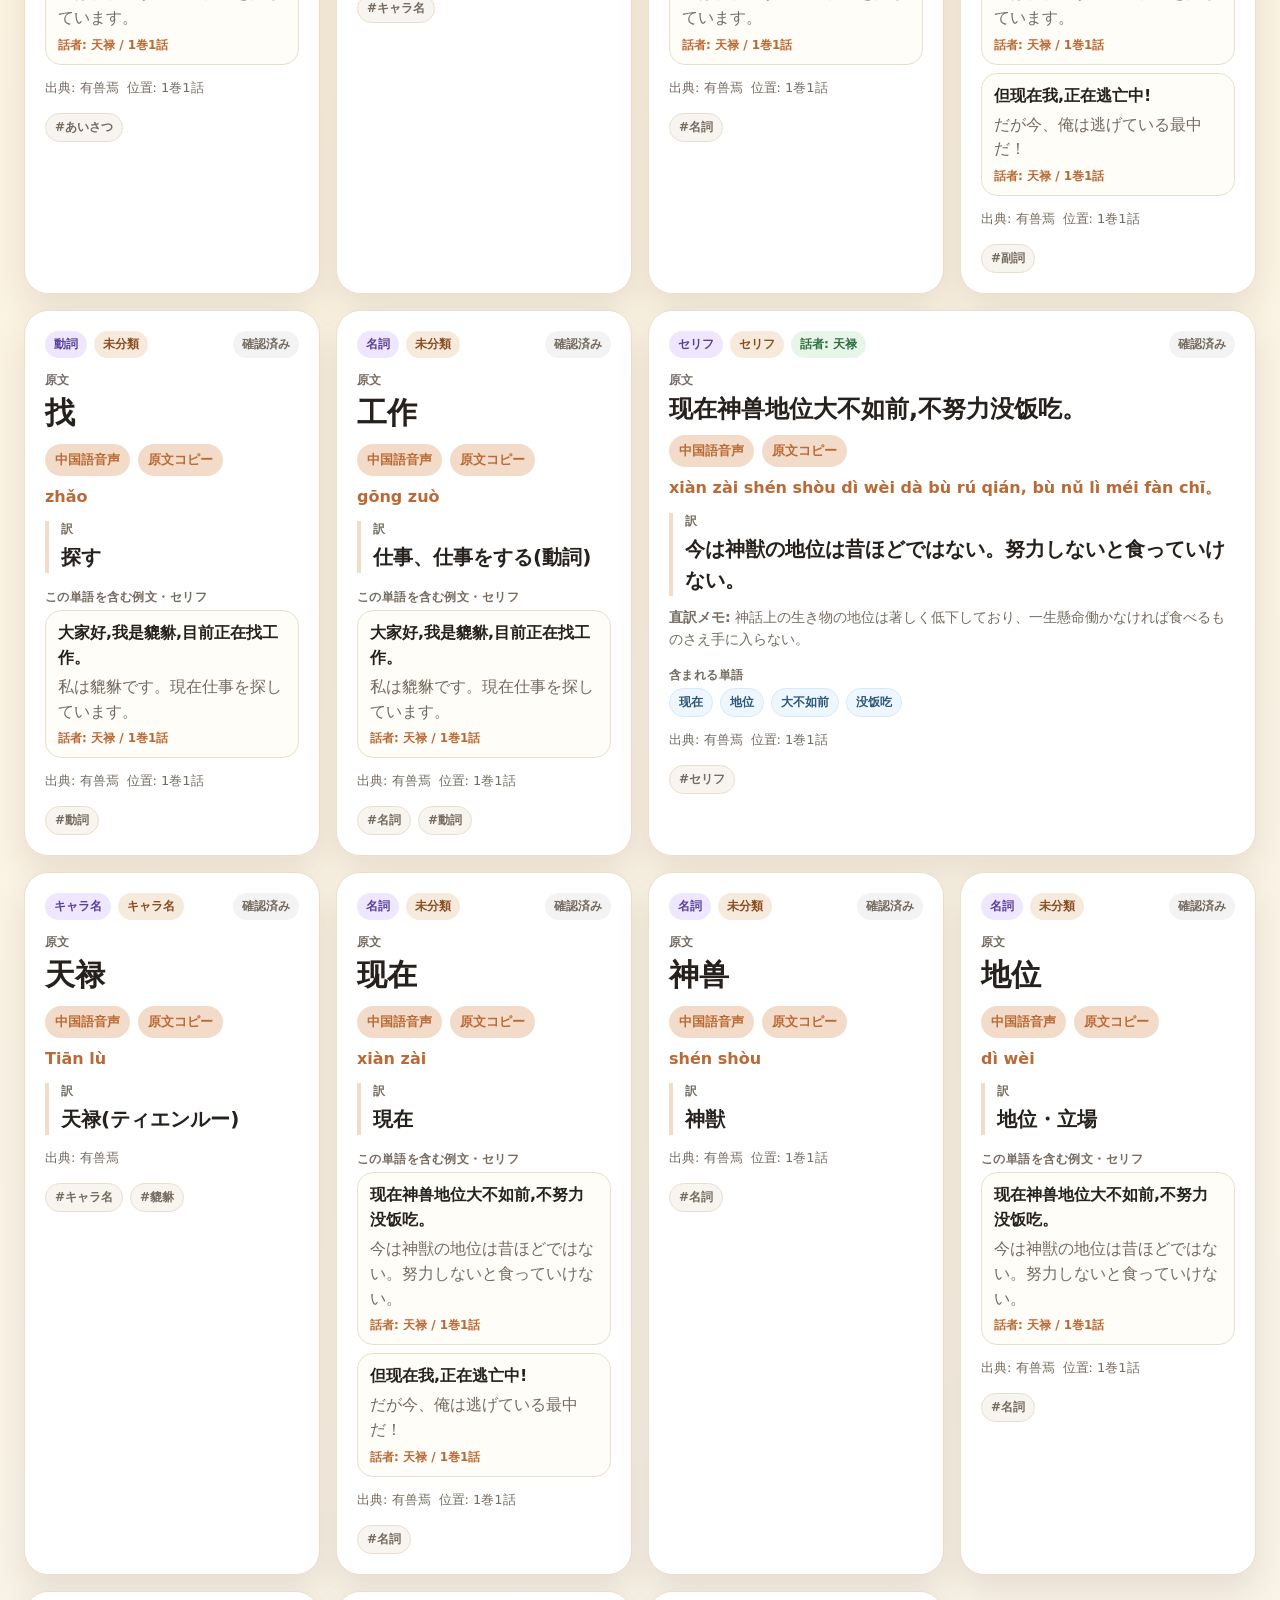
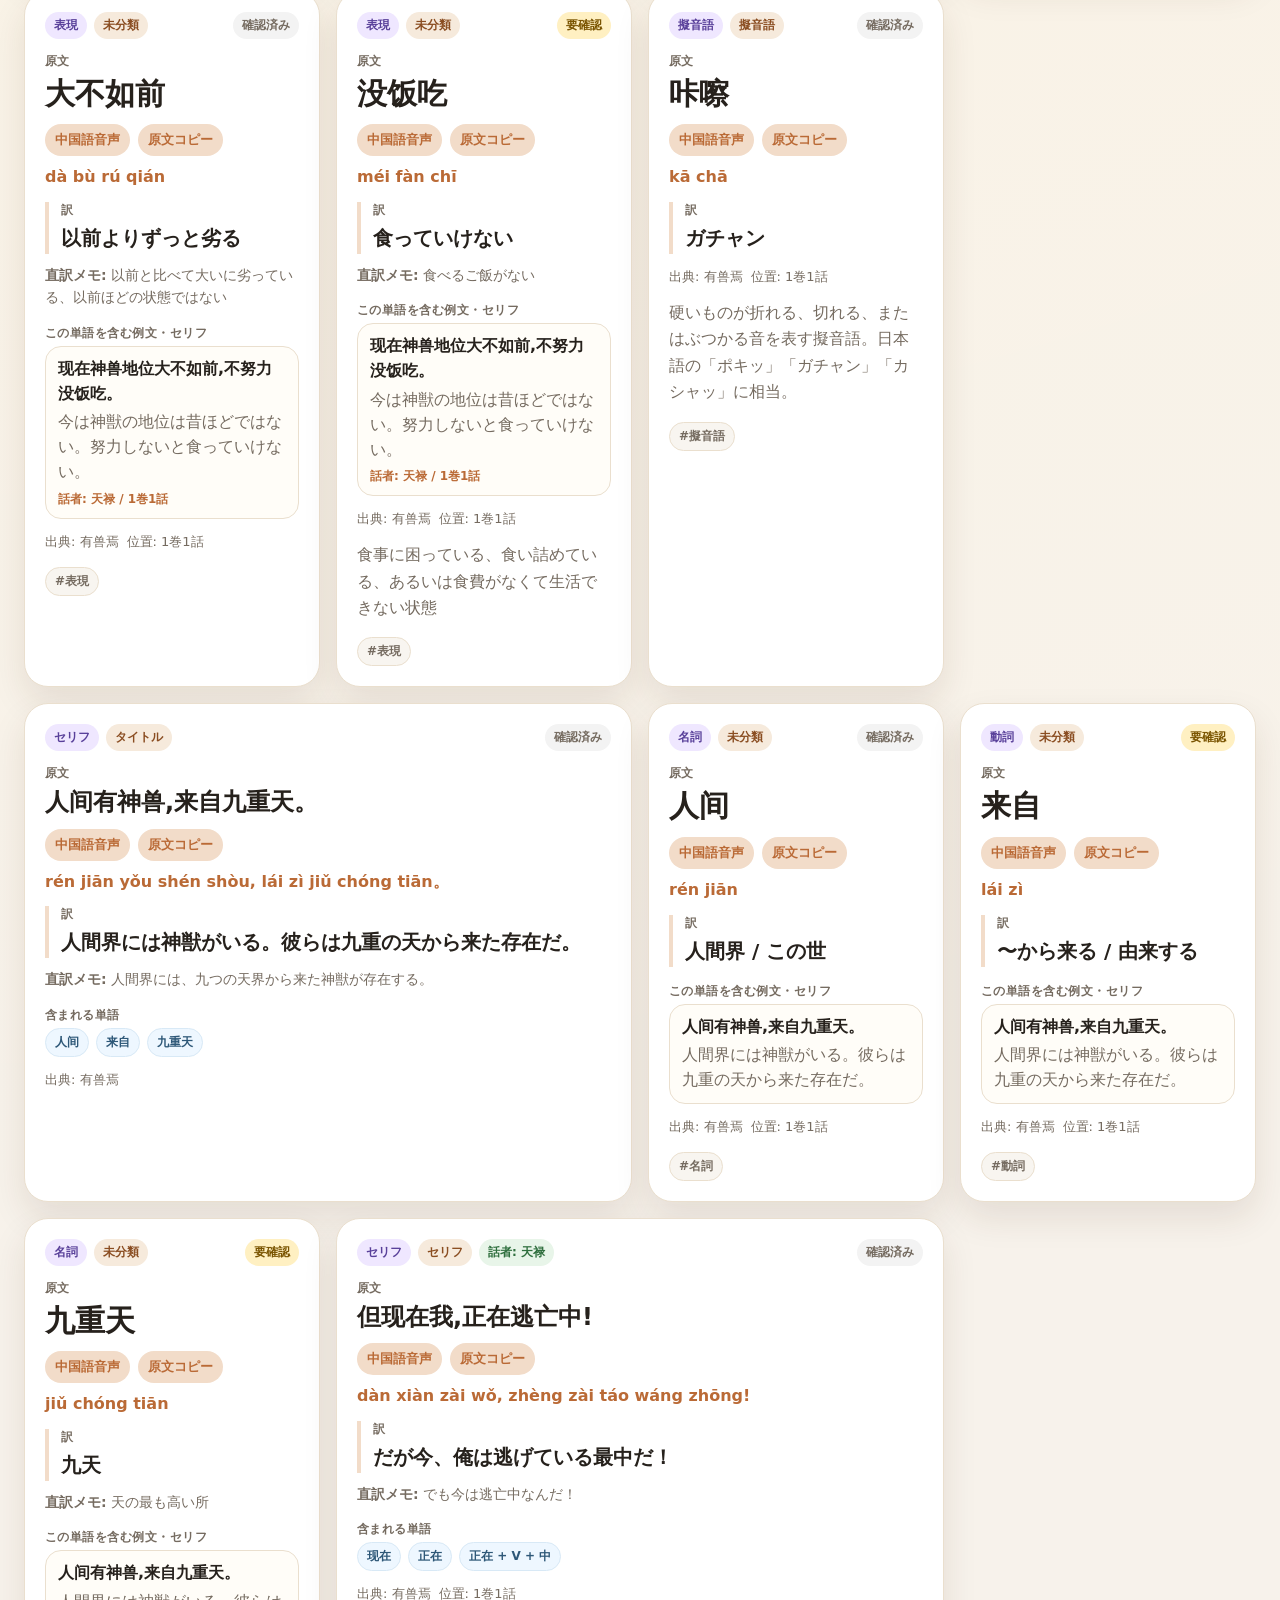
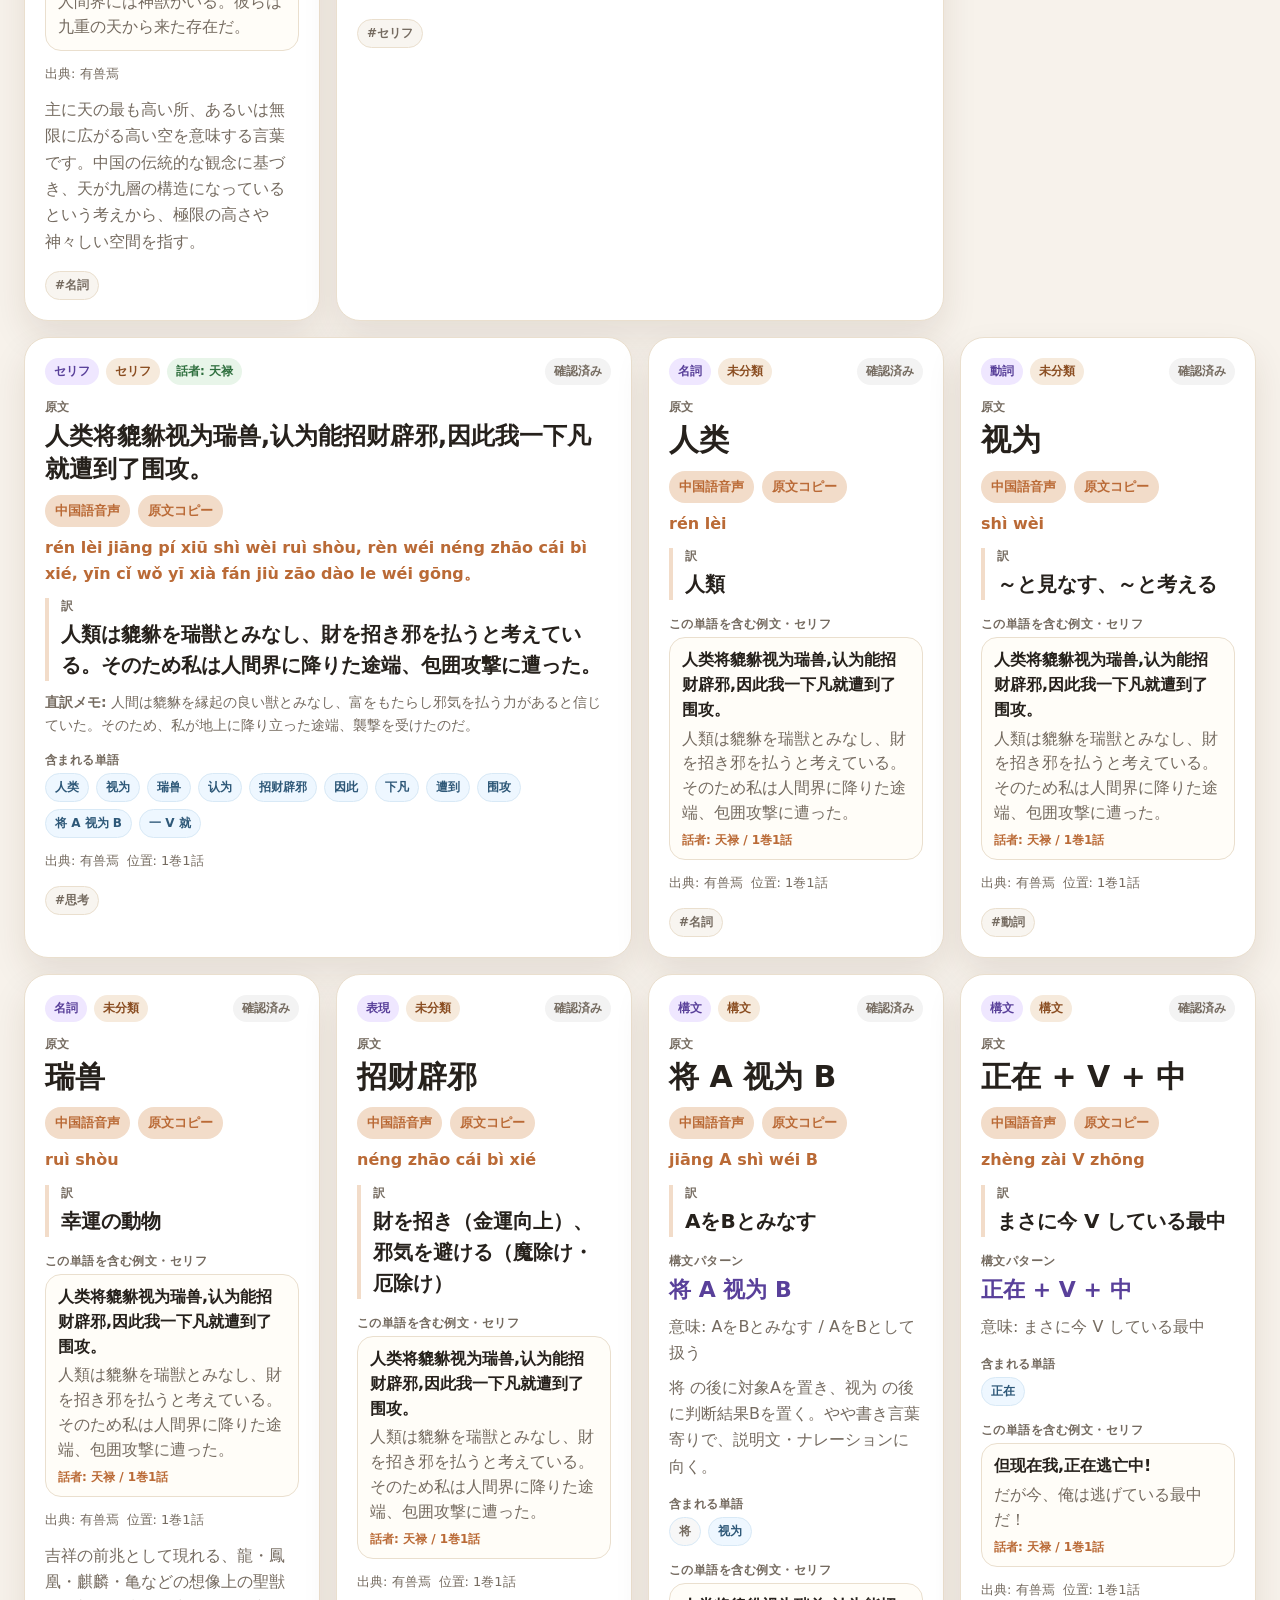
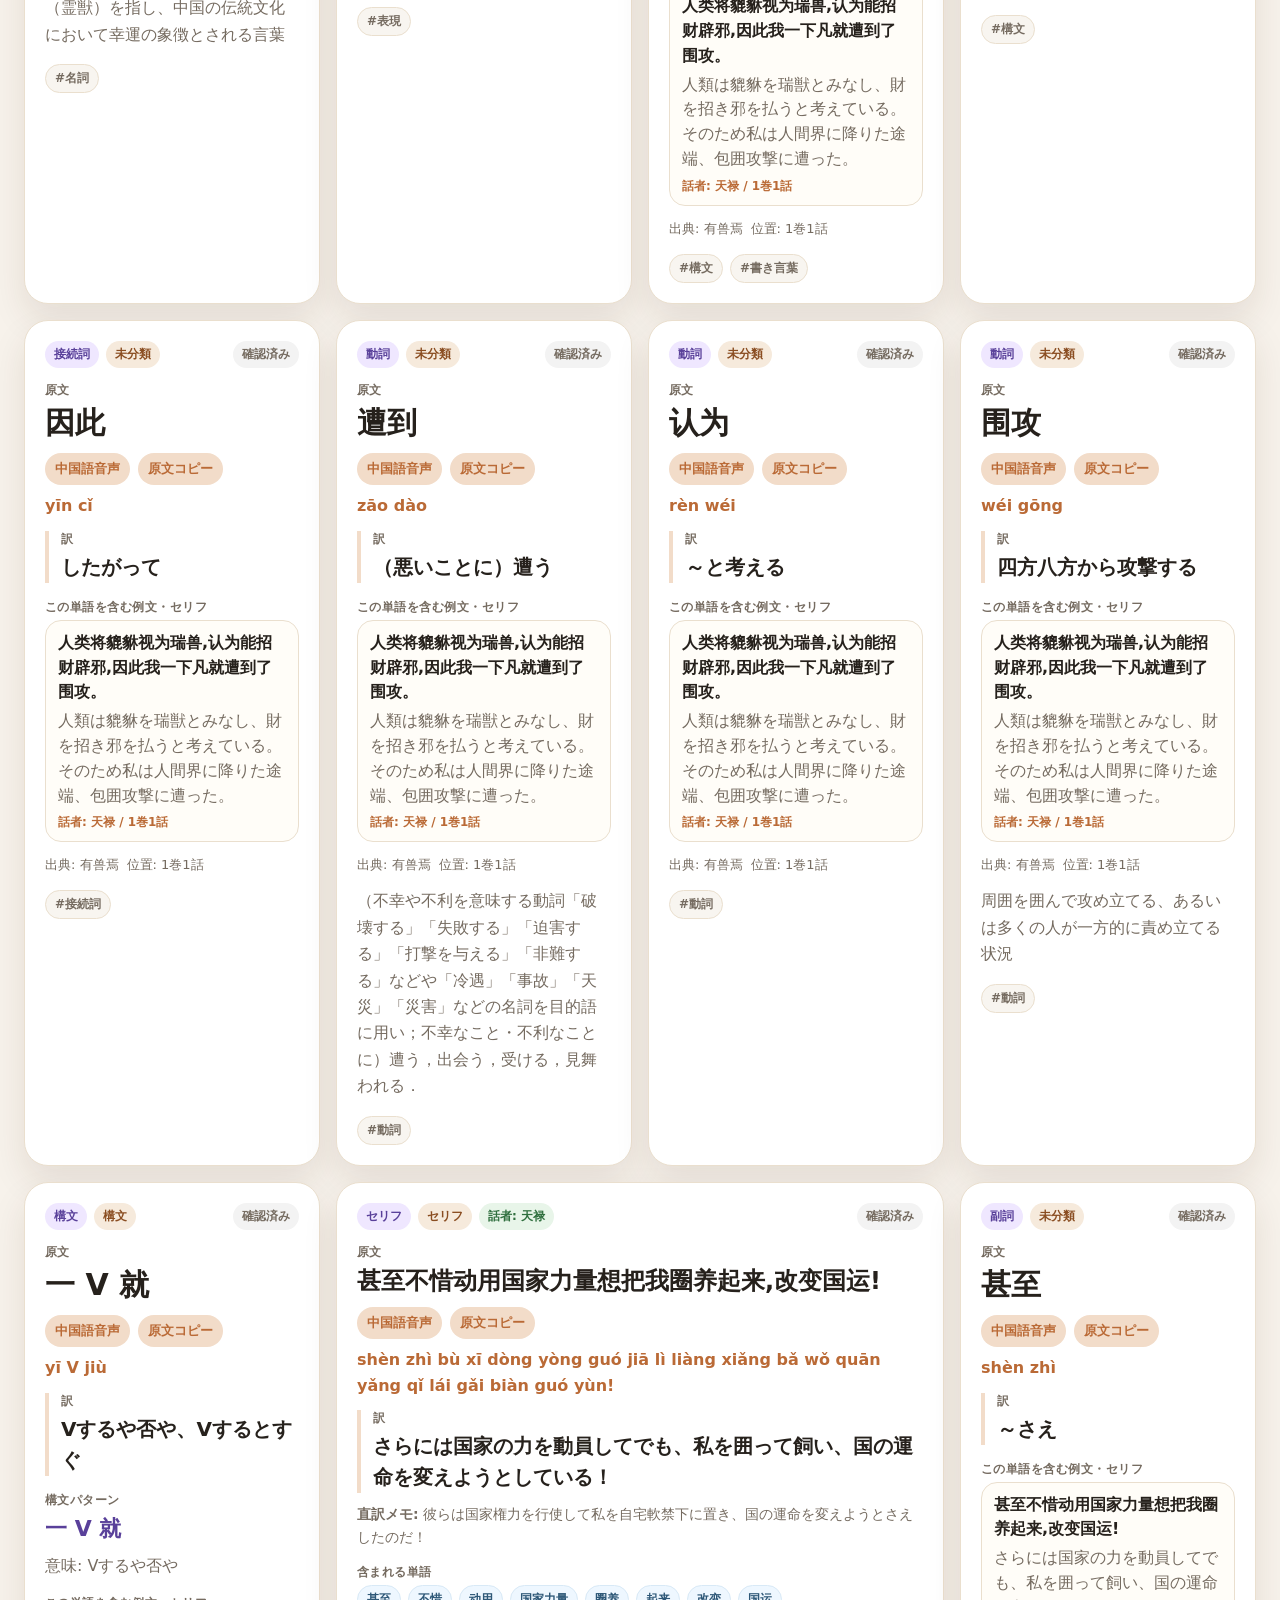
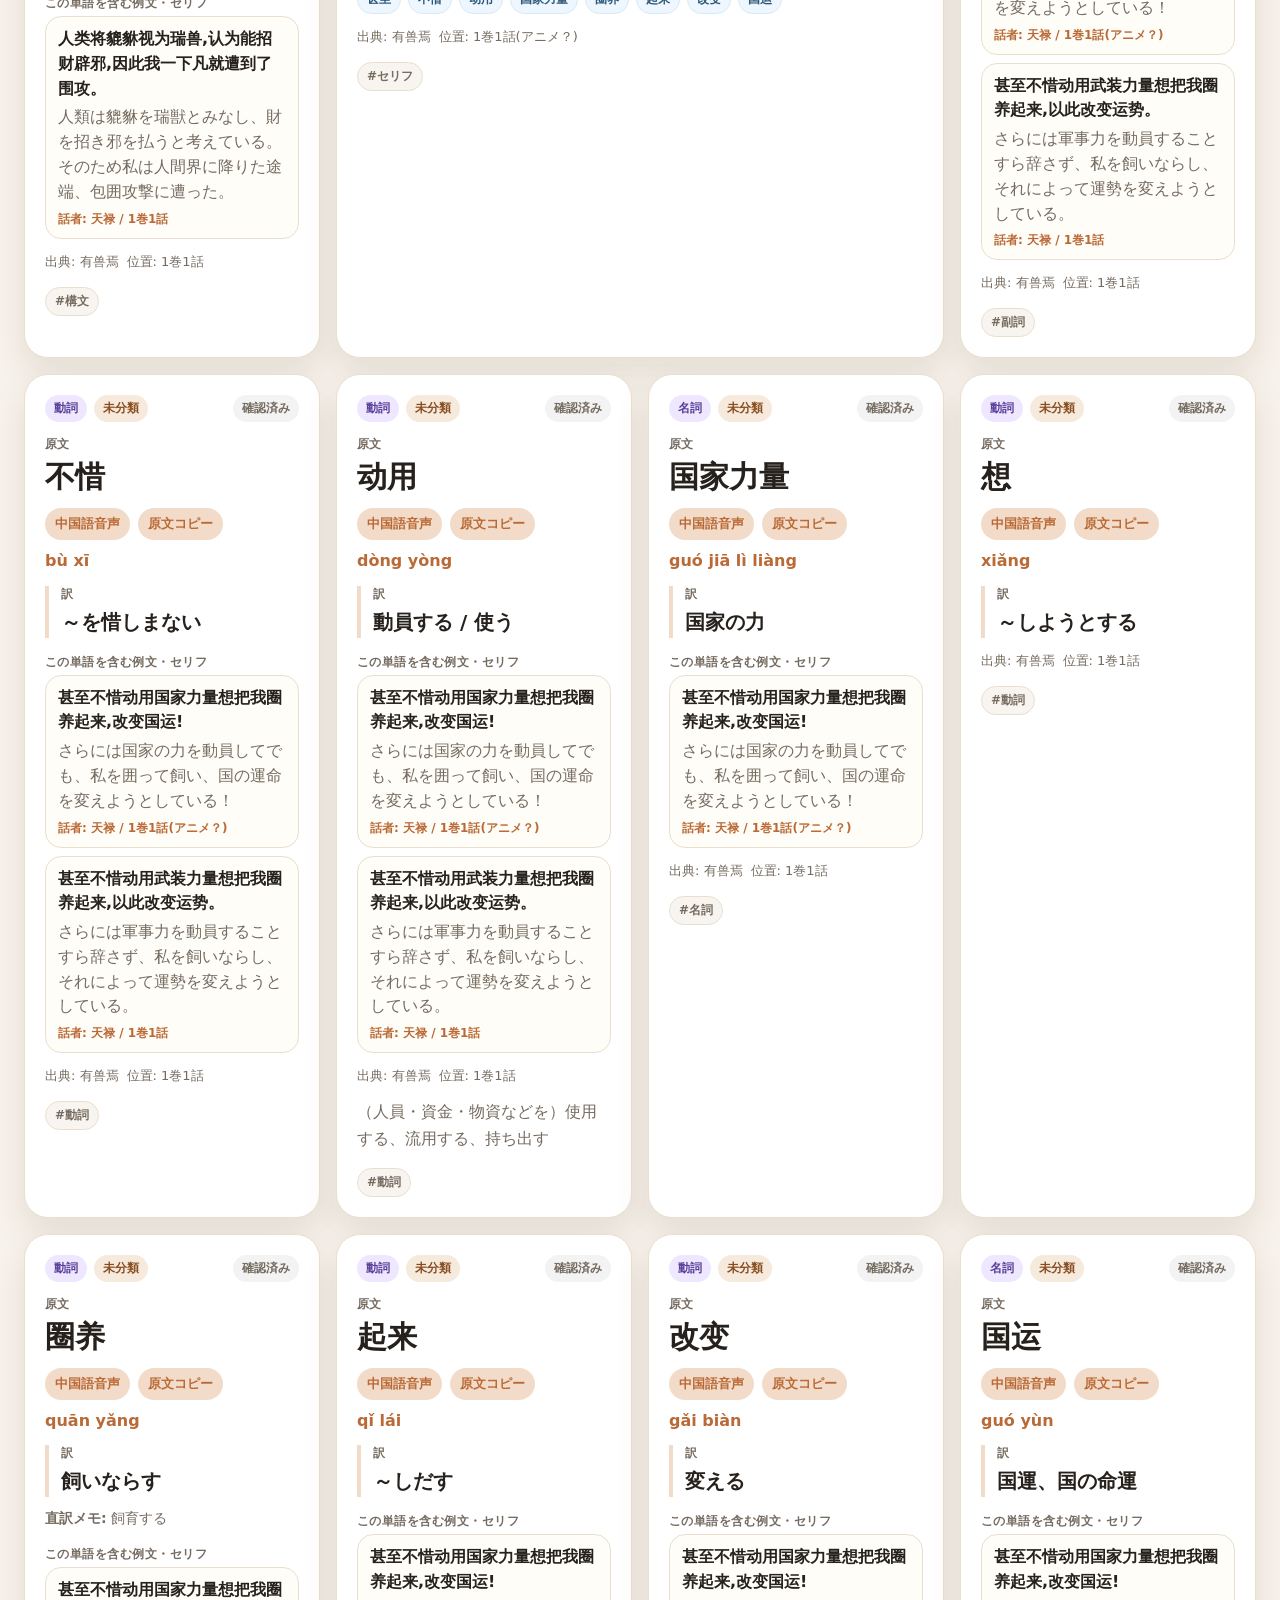
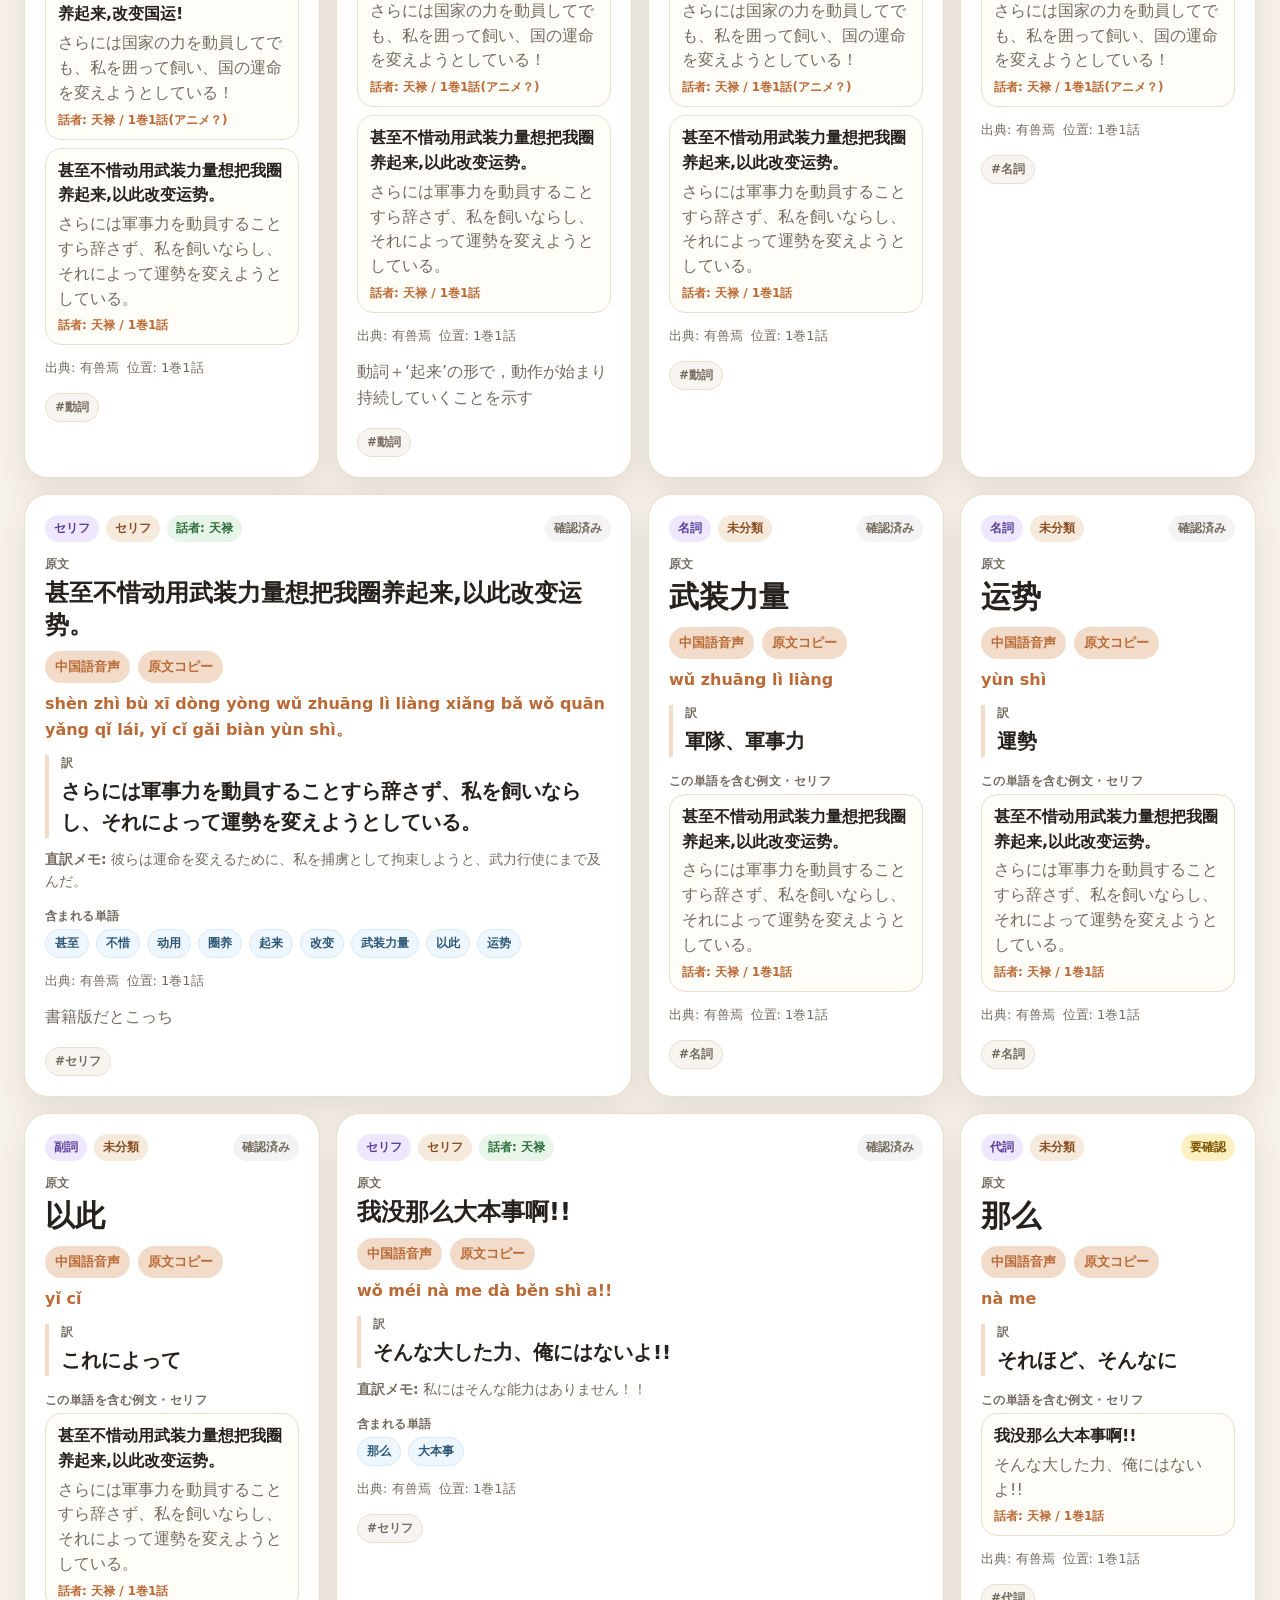
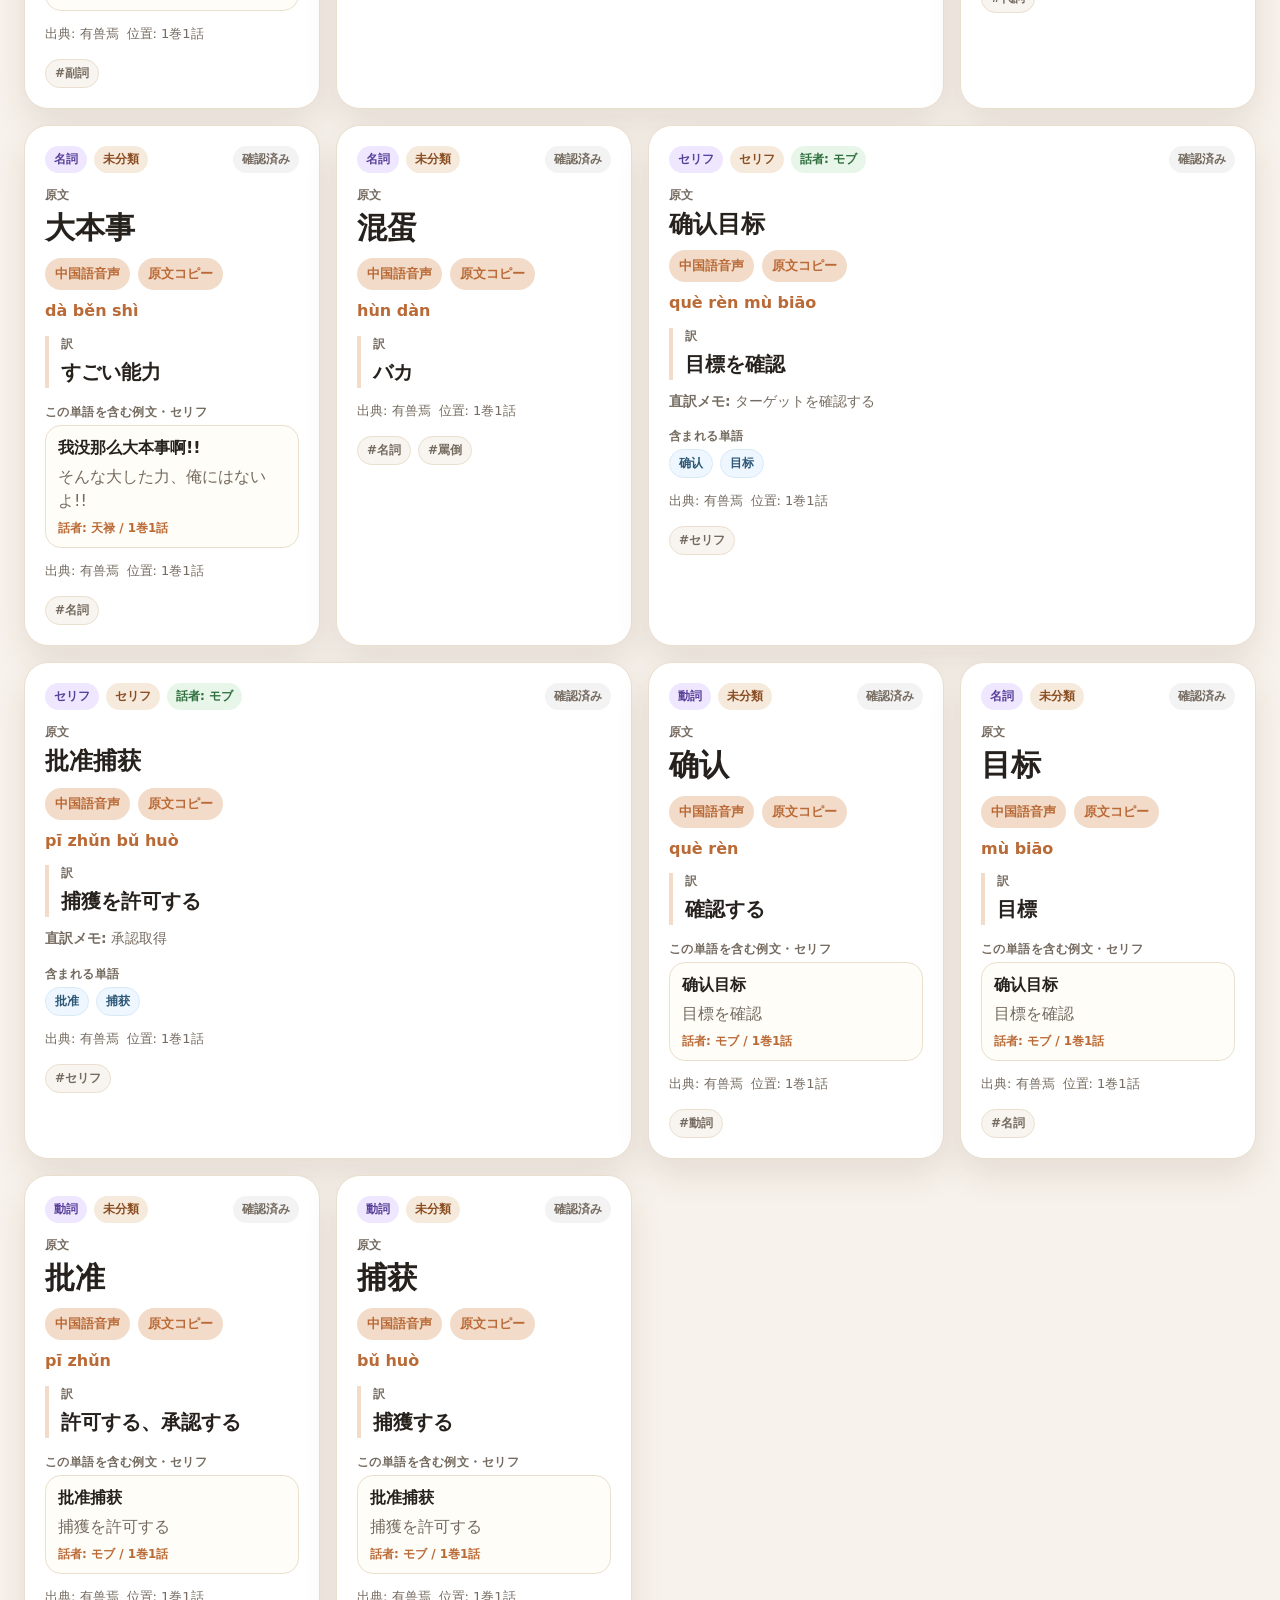
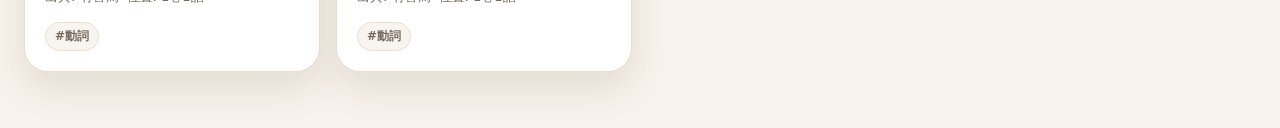
==== commit 1f82ab9f: "Add files via upload" ====
--- a/index.html
+++ b/index.html
@@ -16,6 +16,7 @@
         <a href="index.html">カード一覧</a>
         <a href="input.html">中国語入力補助</a>
         <a href="card-input.html">カード入力補助</a>
+        <a href="quiz.html">クイズ</a>
       </nav>
     </div>
   </header>
--- a/style.css
+++ b/style.css
@@ -692,3 +692,238 @@
   border-radius: 16px;
   padding: 12px;
 }
+
+
+.quiz-layout {
+  display: grid;
+  gap: 16px;
+}
+
+.quiz-settings {
+  margin-bottom: 0;
+}
+
+.quiz-type-grid {
+  display: grid;
+  gap: 10px;
+  grid-template-columns: repeat(3, minmax(0, 1fr));
+  margin-bottom: 14px;
+}
+
+.quiz-check {
+  display: flex;
+  align-items: center;
+  gap: 8px;
+  background: white;
+  border: 1px solid var(--line);
+  border-radius: 16px;
+  padding: 12px;
+  color: var(--text);
+}
+
+.quiz-card {
+  background: var(--card);
+  border: 1px solid var(--line);
+  border-radius: 28px;
+  box-shadow: var(--shadow);
+  padding: 26px;
+}
+
+.quiz-progress {
+  display: flex;
+  justify-content: space-between;
+  color: var(--muted);
+  font-weight: 800;
+  margin-bottom: 12px;
+}
+
+.quiz-type-label {
+  display: inline-flex;
+  border-radius: 999px;
+  background: var(--purple-soft);
+  color: var(--purple);
+  padding: 6px 10px;
+  font-weight: 900;
+  font-size: 13px;
+  margin: 0 0 14px;
+}
+
+.quiz-question {
+  font-size: clamp(26px, 5vw, 42px);
+  line-height: 1.35;
+  margin: 0 0 20px;
+  white-space: pre-wrap;
+}
+
+.quiz-extra {
+  display: block;
+  font-size: 16px;
+  color: var(--muted);
+  margin: 10px 0 0;
+  font-weight: 600;
+}
+
+.quiz-choices {
+  display: grid;
+  gap: 12px;
+  grid-template-columns: repeat(2, minmax(0, 1fr));
+}
+
+.quiz-choices button,
+.order-choices button {
+  background: white;
+  border: 1px solid var(--line);
+  color: var(--text);
+  border-radius: 18px;
+  padding: 16px;
+  text-align: left;
+}
+
+.quiz-choices button:hover,
+.order-choices button:hover {
+  border-color: var(--accent);
+}
+
+.quiz-choices button:disabled,
+.order-choices button:disabled {
+  cursor: default;
+  opacity: 0.8;
+}
+
+.is-correct-choice {
+  background: #e8f5e9 !important;
+  border-color: #84b98a !important;
+}
+
+.is-wrong-choice {
+  background: #fff0f0 !important;
+  border-color: #d99494 !important;
+}
+
+.quiz-result {
+  min-height: 28px;
+  margin: 18px 0 0;
+  font-weight: 900;
+}
+
+.quiz-result.is-correct {
+  color: var(--green);
+}
+
+.quiz-result.is-wrong {
+  color: #a33b3b;
+}
+
+.quiz-actions,
+.quiz-audio-controls {
+  margin-top: 16px;
+}
+
+.order-area {
+  display: grid;
+  gap: 12px;
+}
+
+.order-selected {
+  min-height: 52px;
+  border: 1px dashed var(--line);
+  border-radius: 18px;
+  background: #fffdf8;
+  padding: 14px;
+  color: var(--muted);
+  font-weight: 800;
+}
+
+.order-choices {
+  display: flex;
+  flex-wrap: wrap;
+  gap: 10px;
+}
+
+.wrong-list {
+  display: grid;
+  gap: 10px;
+}
+
+.wrong-item {
+  border: 1px solid var(--line);
+  border-radius: 18px;
+  background: white;
+  padding: 14px;
+}
+
+.wrong-item p {
+  margin: 6px 0 0;
+}
+
+.wrong-type {
+  color: var(--accent);
+  font-weight: 900;
+}
+
+.is-hidden {
+  display: none !important;
+}
+
+@media (max-width: 720px) {
+  .quiz-type-grid,
+  .quiz-choices {
+    grid-template-columns: 1fr;
+  }
+}
+
+
+.order-skeleton {
+  display: flex;
+  flex-wrap: wrap;
+  gap: 6px;
+  align-items: center;
+  border: 1px solid var(--line);
+  border-radius: 18px;
+  background: #fffdf8;
+  padding: 14px;
+  line-height: 1.9;
+}
+
+.order-hint {
+  color: var(--muted);
+  font-weight: 800;
+  white-space: pre-wrap;
+}
+
+.order-blank {
+  display: inline-flex;
+  align-items: center;
+  justify-content: center;
+  min-width: 70px;
+  border-radius: 999px;
+  background: var(--blue-soft);
+  color: var(--blue);
+  font-weight: 900;
+  padding: 2px 10px;
+}
+
+
+.quiz-option-row {
+  display: grid;
+  gap: 10px;
+  grid-template-columns: repeat(3, minmax(180px, 1fr));
+  margin: 0 0 14px;
+}
+
+.quiz-option-row label {
+  background: white;
+  border: 1px solid var(--line);
+  border-radius: 16px;
+  padding: 12px;
+}
+
+.quiz-option-row select {
+  width: 100%;
+}
+
+@media (max-width: 720px) {
+  .quiz-option-row {
+    grid-template-columns: 1fr;
+  }
+}
